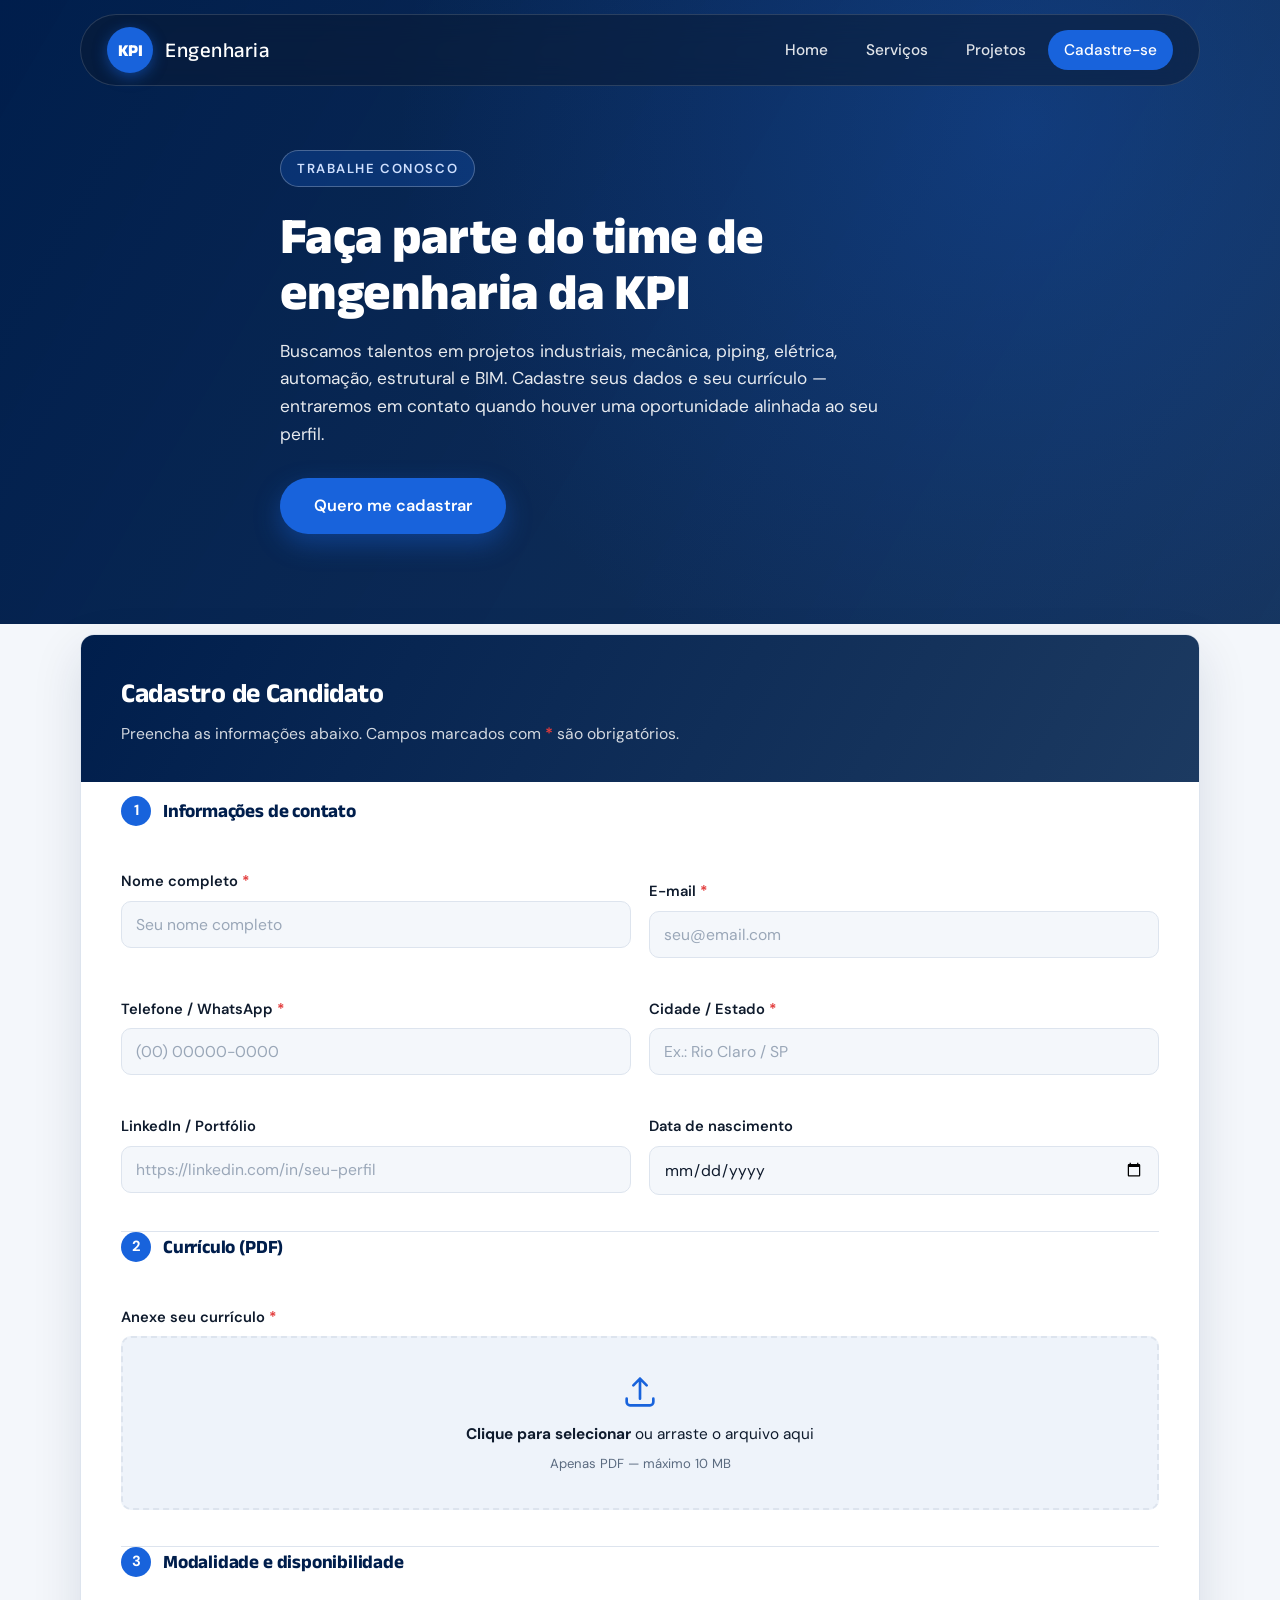
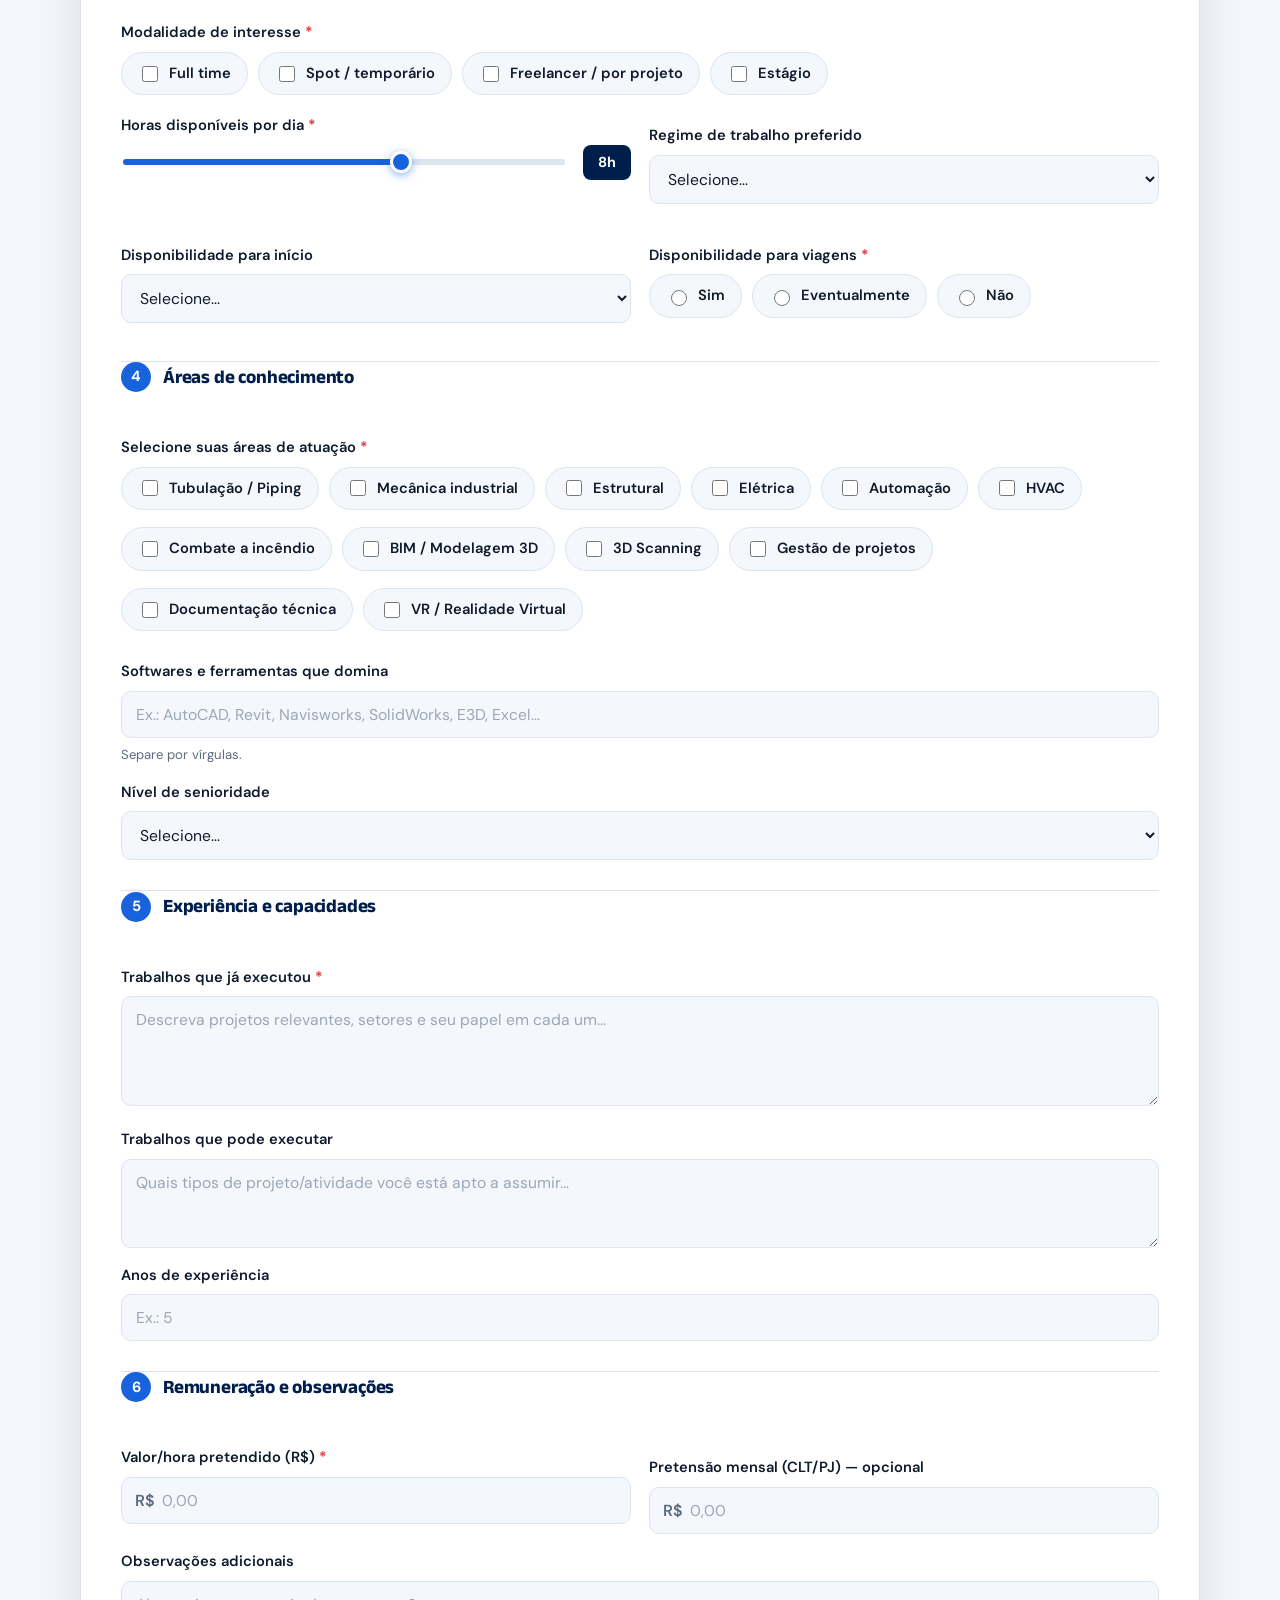
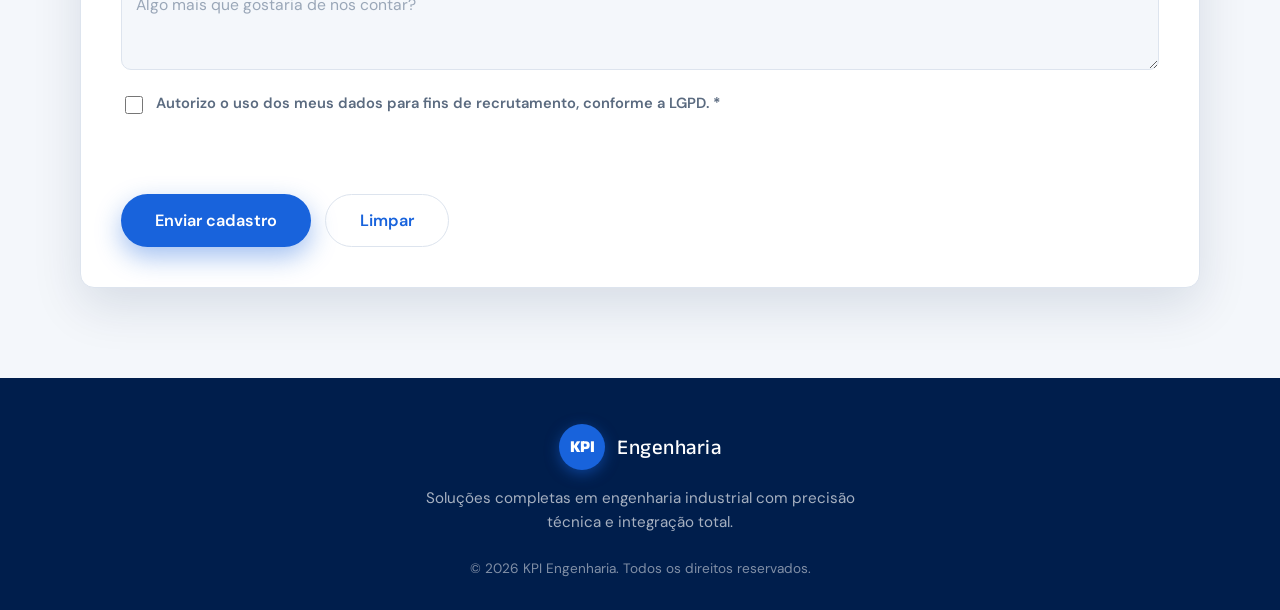
==== index.html @ ec778f8a "Add files via upload" ====
<!DOCTYPE html>
<html lang="pt-BR">
<head>
  <meta charset="UTF-8" />
  <meta name="viewport" content="width=device-width, initial-scale=1.0" />
  <title>Trabalhe Conosco — KPI Engenharia</title>
  <meta name="description" content="Cadastre seu currículo e faça parte do time de engenharia da KPI. Projetos industriais, BIM, mecânica, elétrica, automação e piping." />
  <link rel="preconnect" href="https://fonts.googleapis.com" />
  <link rel="preconnect" href="https://fonts.gstatic.com" crossorigin />
  <link href="https://fonts.googleapis.com/css2?family=Anek+Latin:wght@300;400;500;600;700;800&family=DM+Sans:opsz,wght@9..40,300;9..40,400;9..40,500;9..40,600;9..40,700&display=swap" rel="stylesheet" />
  <link rel="stylesheet" href="style.css" />
</head>
<body>

  <!-- ===== HEADER ===== -->
  <header class="site-header" id="siteHeader">
    <div class="container header-inner">
      <a href="#" class="brand" aria-label="KPI Engenharia">
        <span class="brand-badge">KPI</span>
        <span class="brand-text">Engenharia</span>
      </a>
      <nav class="main-nav" aria-label="Navegação principal">
        <a href="https://www.kpiengenharia.com.br" target="_blank" rel="noopener">Home</a>
        <a href="https://www.kpiengenharia.com.br" target="_blank" rel="noopener">Serviços</a>
        <a href="https://www.kpiengenharia.com.br" target="_blank" rel="noopener">Projetos</a>
        <a href="#form-cadastro" class="nav-cta">Cadastre-se</a>
      </nav>
    </div>
  </header>

  <!-- ===== HERO ===== -->
  <section class="hero">
    <div class="hero-overlay"></div>
    <div class="container hero-content">
      <span class="hero-eyebrow">Trabalhe Conosco</span>
      <h1>Faça parte do time de engenharia da KPI</h1>
      <p class="hero-sub">
        Buscamos talentos em projetos industriais, mecânica, piping, elétrica,
        automação, estrutural e BIM. Cadastre seus dados e seu currículo —
        entraremos em contato quando houver uma oportunidade alinhada ao seu perfil.
      </p>
      <a href="#form-cadastro" class="btn btn-primary btn-lg">Quero me cadastrar</a>
    </div>
  </section>

  <!-- ===== FORM ===== -->
  <main class="form-section" id="form-cadastro">
    <div class="container">
      <div class="form-card">
        <header class="form-card-head">
          <h2>Cadastro de Candidato</h2>
          <p>Preencha as informações abaixo. Campos marcados com <span class="req">*</span> são obrigatórios.</p>
        </header>

        <form id="candidateForm" novalidate>

          <!-- 1. DADOS DE CONTATO -->
          <fieldset class="form-block">
            <legend><span class="step-num">1</span> Informações de contato</legend>
            <div class="grid grid-2">
              <div class="field">
                <label for="name">Nome completo <span class="req">*</span></label>
                <input type="text" id="name" name="name" placeholder="Seu nome completo" required autocomplete="name" />
                <small class="error-msg"></small>
              </div>
              <div class="field">
                <label for="email">E-mail <span class="req">*</span></label>
                <input type="email" id="email" name="email" placeholder="seu@email.com" required autocomplete="email" />
                <small class="error-msg"></small>
              </div>
              <div class="field">
                <label for="phone">Telefone / WhatsApp <span class="req">*</span></label>
                <input type="tel" id="phone" name="phone" placeholder="(00) 00000-0000" required autocomplete="tel" />
                <small class="error-msg"></small>
              </div>
              <div class="field">
                <label for="city">Cidade / Estado <span class="req">*</span></label>
                <input type="text" id="city" name="city" placeholder="Ex.: Rio Claro / SP" required />
                <small class="error-msg"></small>
              </div>
              <div class="field">
                <label for="linkedin">LinkedIn / Portfólio</label>
                <input type="url" id="linkedin" name="linkedin" placeholder="https://linkedin.com/in/seu-perfil" />
                <small class="error-msg"></small>
              </div>
              <div class="field">
                <label for="birthDate">Data de nascimento</label>
                <input type="date" id="birthDate" name="birthDate" />
                <small class="error-msg"></small>
              </div>
            </div>
          </fieldset>

          <!-- 2. CURRICULO -->
          <fieldset class="form-block">
            <legend><span class="step-num">2</span> Currículo (PDF)</legend>
            <div class="field">
              <label for="resume">Anexe seu currículo <span class="req">*</span></label>
              <div class="dropzone" id="dropzone">
                <input type="file" id="resume" name="resume" accept="application/pdf,.pdf" required hidden />
                <div class="dropzone-inner">
                  <svg class="dz-icon" viewBox="0 0 24 24" width="40" height="40" fill="none" stroke="currentColor" stroke-width="1.6">
                    <path d="M12 16V4m0 0l-4 4m4-4l4 4" stroke-linecap="round" stroke-linejoin="round"/>
                    <path d="M4 16v2a2 2 0 002 2h12a2 2 0 002-2v-2" stroke-linecap="round" stroke-linejoin="round"/>
                  </svg>
                  <p class="dz-text"><strong>Clique para selecionar</strong> ou arraste o arquivo aqui</p>
                  <p class="dz-hint">Apenas PDF — máximo 10&nbsp;MB</p>
                </div>
                <div class="dz-file" id="dzFile" hidden>
                  <span class="dz-file-name" id="dzFileName"></span>
                  <button type="button" class="dz-remove" id="dzRemove" aria-label="Remover arquivo">&times;</button>
                </div>
              </div>
              <small class="error-msg" id="resumeError"></small>
            </div>
          </fieldset>

          <!-- 3. MODALIDADE E DISPONIBILIDADE -->
          <fieldset class="form-block">
            <legend><span class="step-num">3</span> Modalidade e disponibilidade</legend>
            <div class="field">
              <label>Modalidade de interesse <span class="req">*</span></label>
              <div class="chip-group" role="group" aria-label="Modalidade de interesse">
                <label class="chip"><input type="checkbox" name="modality" value="Full time" /> <span>Full time</span></label>
                <label class="chip"><input type="checkbox" name="modality" value="Spot / temporary" /> <span>Spot / temporário</span></label>
                <label class="chip"><input type="checkbox" name="modality" value="Freelancer / per project" /> <span>Freelancer / por projeto</span></label>
                <label class="chip"><input type="checkbox" name="modality" value="Internship" /> <span>Estágio</span></label>
              </div>
              <small class="error-msg" id="modalityError"></small>
            </div>

            <div class="grid grid-2">
              <div class="field">
                <label for="hoursPerDay">Horas disponíveis por dia <span class="req">*</span></label>
                <div class="range-wrap">
                  <input type="range" id="hoursPerDay" name="hoursPerDay" min="1" max="12" step="1" value="8" />
                  <output id="hoursOut" class="range-out">8h</output>
                </div>
                <small class="error-msg"></small>
              </div>
              <div class="field">
                <label for="workMode">Regime de trabalho preferido</label>
                <select id="workMode" name="workMode">
                  <option value="">Selecione...</option>
                  <option value="On-site">Presencial</option>
                  <option value="Hybrid">Híbrido</option>
                  <option value="Remote">Remoto</option>
                  <option value="No preference">Indiferente</option>
                </select>
                <small class="error-msg"></small>
              </div>
              <div class="field">
                <label for="startAvailability">Disponibilidade para início</label>
                <select id="startAvailability" name="startAvailability">
                  <option value="">Selecione...</option>
                  <option value="Immediate">Imediata</option>
                  <option value="Within 15 days">Em até 15 dias</option>
                  <option value="Within 30 days">Em até 30 dias</option>
                  <option value="Within 60 days">Em até 60 dias</option>
                </select>
                <small class="error-msg"></small>
              </div>
              <div class="field">
                <label>Disponibilidade para viagens <span class="req">*</span></label>
                <div class="chip-group" role="group" aria-label="Disponibilidade para viagens">
                  <label class="chip chip-radio"><input type="radio" name="travel" value="Yes, unrestricted" /> <span>Sim</span></label>
                  <label class="chip chip-radio"><input type="radio" name="travel" value="Yes, occasionally" /> <span>Eventualmente</span></label>
                  <label class="chip chip-radio"><input type="radio" name="travel" value="No" /> <span>Não</span></label>
                </div>
                <small class="error-msg" id="travelError"></small>
              </div>
            </div>
          </fieldset>

          <!-- 4. AREAS DE CONHECIMENTO -->
          <fieldset class="form-block">
            <legend><span class="step-num">4</span> Áreas de conhecimento</legend>
            <div class="field">
              <label>Selecione suas áreas de atuação <span class="req">*</span></label>
              <div class="chip-group chip-group-wrap" role="group" aria-label="Áreas de conhecimento">
                <label class="chip"><input type="checkbox" name="areas" value="Piping" /> <span>Tubulação / Piping</span></label>
                <label class="chip"><input type="checkbox" name="areas" value="Industrial Mechanics" /> <span>Mecânica industrial</span></label>
                <label class="chip"><input type="checkbox" name="areas" value="Structural" /> <span>Estrutural</span></label>
                <label class="chip"><input type="checkbox" name="areas" value="Electrical" /> <span>Elétrica</span></label>
                <label class="chip"><input type="checkbox" name="areas" value="Automation" /> <span>Automação</span></label>
                <label class="chip"><input type="checkbox" name="areas" value="HVAC" /> <span>HVAC</span></label>
                <label class="chip"><input type="checkbox" name="areas" value="Fire Protection (NFPA/ABNT)" /> <span>Combate a incêndio</span></label>
                <label class="chip"><input type="checkbox" name="areas" value="BIM / 3D Modeling" /> <span>BIM / Modelagem 3D</span></label>
                <label class="chip"><input type="checkbox" name="areas" value="3D Scanning / Survey" /> <span>3D Scanning</span></label>
                <label class="chip"><input type="checkbox" name="areas" value="Project Management" /> <span>Gestão de projetos</span></label>
                <label class="chip"><input type="checkbox" name="areas" value="Technical Documentation" /> <span>Documentação técnica</span></label>
                <label class="chip"><input type="checkbox" name="areas" value="VR / Virtual Reality" /> <span>VR / Realidade Virtual</span></label>
              </div>
              <small class="error-msg" id="areasError"></small>
            </div>
            <div class="field">
              <label for="software">Softwares e ferramentas que domina</label>
              <input type="text" id="software" name="software" placeholder="Ex.: AutoCAD, Revit, Navisworks, SolidWorks, E3D, Excel..." />
              <small class="hint-msg">Separe por vírgulas.</small>
            </div>
            <div class="field">
              <label for="seniority">Nível de senioridade</label>
              <select id="seniority" name="seniority">
                <option value="">Selecione...</option>
                <option value="Junior">Júnior</option>
                <option value="Mid-level">Pleno</option>
                <option value="Senior">Sênior</option>
                <option value="Specialist">Especialista</option>
                <option value="Coordinator / Lead">Coordenador / Líder</option>
              </select>
            </div>
          </fieldset>

          <!-- 5. EXPERIENCIA -->
          <fieldset class="form-block">
            <legend><span class="step-num">5</span> Experiência e capacidades</legend>
            <div class="field">
              <label for="pastWork">Trabalhos que já executou <span class="req">*</span></label>
              <textarea id="pastWork" name="pastWork" rows="4" placeholder="Descreva projetos relevantes, setores e seu papel em cada um..." required></textarea>
              <small class="error-msg"></small>
            </div>
            <div class="field">
              <label for="potentialWork">Trabalhos que pode executar</label>
              <textarea id="potentialWork" name="potentialWork" rows="3" placeholder="Quais tipos de projeto/atividade você está apto a assumir..."></textarea>
            </div>
            <div class="field">
              <label for="yearsExperience">Anos de experiência</label>
              <input type="number" id="yearsExperience" name="yearsExperience" min="0" max="60" placeholder="Ex.: 5" />
            </div>
          </fieldset>

          <!-- 6. REMUNERACAO -->
          <fieldset class="form-block">
            <legend><span class="step-num">6</span> Remuneração e observações</legend>
            <div class="grid grid-2">
              <div class="field">
                <label for="hourlyRate">Valor/hora pretendido (R$) <span class="req">*</span></label>
                <div class="input-prefix">
                  <span class="prefix">R$</span>
                  <input type="number" id="hourlyRate" name="hourlyRate" min="0" step="0.01" placeholder="0,00" required />
                </div>
                <small class="error-msg"></small>
              </div>
              <div class="field">
                <label for="monthlyExpectation">Pretensão mensal (CLT/PJ) — opcional</label>
                <div class="input-prefix">
                  <span class="prefix">R$</span>
                  <input type="number" id="monthlyExpectation" name="monthlyExpectation" min="0" step="0.01" placeholder="0,00" />
                </div>
              </div>
            </div>
            <div class="field">
              <label for="notes">Observações adicionais</label>
              <textarea id="notes" name="notes" rows="3" placeholder="Algo mais que gostaria de nos contar?"></textarea>
            </div>
            <div class="field field-check">
              <label class="consent">
                <input type="checkbox" id="consent" name="consent" required />
                <span>Autorizo o uso dos meus dados para fins de recrutamento, conforme a LGPD. <span class="req">*</span></span>
              </label>
              <small class="error-msg" id="consentError"></small>
            </div>
          </fieldset>

          <div class="form-actions">
            <button type="submit" class="btn btn-primary btn-lg" id="submitBtn">Enviar cadastro</button>
            <button type="reset" class="btn btn-ghost btn-lg">Limpar</button>
          </div>
        </form>
      </div>
    </div>
  </main>

  <!-- ===== SUCCESS MODAL ===== -->
  <div class="modal-overlay" id="successModal" hidden>
    <div class="modal" role="dialog" aria-modal="true" aria-labelledby="modalTitle">
      <div class="modal-icon">
        <svg viewBox="0 0 24 24" width="48" height="48" fill="none" stroke="currentColor" stroke-width="2">
          <path d="M20 6L9 17l-5-5" stroke-linecap="round" stroke-linejoin="round"/>
        </svg>
      </div>
      <h3 id="modalTitle">Cadastro enviado com sucesso!</h3>
      <p>Obrigado pelo seu interesse em fazer parte da KPI Engenharia. Recebemos seus dados e entraremos em contato caso haja uma oportunidade alinhada ao seu perfil.</p>
      <button type="button" class="btn btn-primary" id="modalClose">Fechar</button>
    </div>
  </div>

  <!-- ===== FOOTER ===== -->
  <footer class="site-footer">
    <div class="container footer-inner">
      <div class="footer-brand">
        <span class="brand-badge">KPI</span>
        <span class="brand-text">Engenharia</span>
      </div>
      <p class="footer-tag">Soluções completas em engenharia industrial com precisão técnica e integração total.</p>
      <p class="footer-copy">© <span id="year"></span> KPI Engenharia. Todos os direitos reservados.</p>
    </div>
  </footer>

  <script src="script.js"></script>
</body>
</html>
---- style.css ----
/* ===================================================================
   KPI Engenharia — Trabalhe Conosco
   Identidade visual baseada em www.kpiengenharia.com.br
   =================================================================== */

:root {
  /* Paleta extraída do site */
  --kpi-blue:        #1863dc;   /* azul royal principal (botões/CTA) */
  --kpi-blue-dark:   #1450b8;
  --kpi-blue-mid:    #3668a9;   /* azul médio (apoio) */
  --kpi-navy:        #001e4c;   /* azul escuro profundo */
  --kpi-navy-2:      #0a1a33;
  --kpi-steel:       #1c3a61;

  --white:   #ffffff;
  --ink:     #0f1b2d;
  --muted:   #5b6b80;
  --line:    #dde4ee;
  --bg-soft: #f4f7fb;
  --bg-tint: #eef3fa;

  --radius:    14px;
  --radius-sm: 10px;
  --shadow:    0 18px 50px rgba(0, 30, 76, .12);
  --shadow-sm: 0 6px 20px rgba(0, 30, 76, .08);

  --font-head: "Anek Latin", system-ui, sans-serif;
  --font-body: "DM Sans", system-ui, sans-serif;
}

*, *::before, *::after { box-sizing: border-box; }

html { scroll-behavior: smooth; }

body {
  margin: 0;
  font-family: var(--font-body);
  color: var(--ink);
  background: var(--bg-soft);
  line-height: 1.6;
  -webkit-font-smoothing: antialiased;
}

h1, h2, h3, legend { font-family: var(--font-head); letter-spacing: -.01em; }

.container { width: min(1120px, 92%); margin-inline: auto; }

/* ===================== HEADER ===================== */
.site-header {
  position: fixed;
  inset: 14px 0 auto 0;
  z-index: 50;
  transition: background .3s, box-shadow .3s, inset .3s;
}
.header-inner {
  display: flex;
  align-items: center;
  justify-content: space-between;
  gap: 24px;
  background: rgba(10, 26, 51, .55);
  backdrop-filter: blur(14px);
  -webkit-backdrop-filter: blur(14px);
  border: 1px solid rgba(255, 255, 255, .14);
  border-radius: 60px;
  padding: 12px 26px;
}
.site-header.scrolled { inset: 0 0 auto 0; }
.site-header.scrolled .header-inner {
  border-radius: 0;
  background: rgba(0, 30, 76, .92);
  box-shadow: 0 8px 30px rgba(0,0,0,.25);
  border-color: transparent;
  width: 100%;
}
.site-header.scrolled { width: 100%; }
.site-header.scrolled .container { width: 100%; }

.brand { display: flex; align-items: center; gap: 12px; text-decoration: none; }
.brand-badge {
  display: grid; place-items: center;
  width: 46px; height: 46px;
  background: var(--kpi-blue);
  color: #fff; font-family: var(--font-head); font-weight: 800;
  font-size: 1.05rem; border-radius: 50%;
  box-shadow: 0 4px 14px rgba(24,99,220,.5);
}
.brand-text { color: #fff; font-family: var(--font-head); font-weight: 500; font-size: 1.3rem; letter-spacing: .5px; }

.main-nav { display: flex; align-items: center; gap: 6px; }
.main-nav a {
  color: rgba(255,255,255,.88);
  text-decoration: none;
  font-weight: 500; font-size: .96rem;
  padding: 8px 16px; border-radius: 30px;
  transition: background .2s, color .2s;
}
.main-nav a:hover { background: rgba(255,255,255,.12); color: #fff; }
.main-nav .nav-cta {
  background: var(--kpi-blue);
  color: #fff;
}
.main-nav .nav-cta:hover { background: var(--kpi-blue-dark); }

/* ===================== HERO ===================== */
.hero {
  position: relative;
  min-height: 480px;
  display: flex;
  align-items: center;
  color: #fff;
  padding: 150px 0 90px;
  background:
    linear-gradient(120deg, rgba(0,30,76,.92), rgba(28,58,97,.78)),
    url("https://images.unsplash.com/photo-1581091226825-a6a2a5aee158?auto=format&fit=crop&w=1600&q=80") center/cover no-repeat,
    var(--kpi-navy);
}
.hero-overlay {
  position: absolute; inset: 0;
  background: radial-gradient(circle at 80% 20%, rgba(24,99,220,.28), transparent 55%);
  pointer-events: none;
}
.hero-content { position: relative; max-width: 720px; }
.hero-eyebrow {
  display: inline-block;
  background: rgba(24,99,220,.25);
  border: 1px solid rgba(255,255,255,.25);
  color: #cfe0ff;
  font-weight: 600; font-size: .82rem;
  letter-spacing: .12em; text-transform: uppercase;
  padding: 7px 16px; border-radius: 30px; margin-bottom: 20px;
}
.hero h1 {
  font-size: clamp(2rem, 4.5vw, 3.2rem);
  font-weight: 800; line-height: 1.1; margin: 0 0 18px;
}
.hero-sub { font-size: 1.08rem; color: rgba(255,255,255,.9); max-width: 620px; margin: 0 0 30px; }

/* ===================== BUTTONS ===================== */
.btn {
  display: inline-flex; align-items: center; justify-content: center;
  gap: 8px; cursor: pointer;
  font-family: var(--font-body); font-weight: 600; font-size: .98rem;
  border: none; border-radius: 40px;
  padding: 13px 28px; text-decoration: none;
  transition: transform .15s, box-shadow .2s, background .2s;
}
.btn:active { transform: translateY(1px); }
.btn-lg { padding: 15px 34px; font-size: 1.02rem; }
.btn-primary {
  background: var(--kpi-blue); color: #fff;
  box-shadow: 0 10px 26px rgba(24,99,220,.4);
}
.btn-primary:hover { background: var(--kpi-blue-dark); box-shadow: 0 12px 30px rgba(24,99,220,.5); }
.btn-ghost {
  background: transparent; color: var(--kpi-blue);
  border: 1.5px solid var(--line);
}
.btn-ghost:hover { border-color: var(--kpi-blue); background: var(--bg-tint); }

/* ===================== FORM SECTION ===================== */
.form-section { padding: 70px 0 90px; }
.form-card {
  background: #fff;
  border-radius: var(--radius);
  box-shadow: var(--shadow);
  border: 1px solid var(--line);
  overflow: hidden;
  margin-top: -60px;
  position: relative;
  z-index: 2;
}
.form-card-head {
  background: linear-gradient(120deg, var(--kpi-navy), var(--kpi-steel));
  color: #fff;
  padding: 36px 40px;
}
.form-card-head h2 { margin: 0 0 6px; font-size: 1.7rem; font-weight: 700; }
.form-card-head p { margin: 0; color: rgba(255,255,255,.82); font-size: .98rem; }

#candidateForm { padding: 14px 40px 40px; }

/* ===================== FIELDSETS ===================== */
.form-block { border: none; margin: 0; padding: 30px 0; border-bottom: 1px solid var(--line); }
.form-block:last-of-type { border-bottom: none; }
.form-block legend {
  display: flex; align-items: center; gap: 12px;
  font-size: 1.18rem; font-weight: 700; color: var(--kpi-navy);
  padding: 0; margin-bottom: 8px;
}
.step-num {
  display: grid; place-items: center;
  width: 30px; height: 30px;
  background: var(--kpi-blue); color: #fff;
  border-radius: 50%; font-size: .92rem; font-weight: 700;
  font-family: var(--font-body);
}

/* ===================== GRID & FIELDS ===================== */
.grid { display: grid; gap: 18px; }
.grid-2 { grid-template-columns: 1fr 1fr; }

.field { display: flex; flex-direction: column; margin-top: 16px; }
.field:first-of-type { margin-top: 6px; }
.field label { font-weight: 600; font-size: .92rem; color: var(--ink); margin-bottom: 7px; }
.req { color: #e23b3b; font-weight: 700; }

input[type="text"], input[type="email"], input[type="tel"], input[type="url"],
input[type="date"], input[type="number"], select, textarea {
  width: 100%;
  font-family: var(--font-body); font-size: .98rem; color: var(--ink);
  background: var(--bg-soft);
  border: 1.5px solid var(--line);
  border-radius: var(--radius-sm);
  padding: 12px 14px;
  transition: border-color .2s, box-shadow .2s, background .2s;
}
textarea { resize: vertical; min-height: 80px; }
input:focus, select:focus, textarea:focus {
  outline: none;
  border-color: var(--kpi-blue);
  background: #fff;
  box-shadow: 0 0 0 4px rgba(24,99,220,.12);
}
input::placeholder, textarea::placeholder { color: #9aa7b8; }

.input-prefix { position: relative; display: flex; align-items: center; }
.input-prefix .prefix {
  position: absolute; left: 14px;
  color: var(--muted); font-weight: 600; pointer-events: none;
}
.input-prefix input { padding-left: 40px; }

.hint-msg { color: var(--muted); font-size: .82rem; margin-top: 6px; }
.error-msg { color: #e23b3b; font-size: .82rem; margin-top: 6px; min-height: 0; display: block; }
.field.invalid input, .field.invalid select, .field.invalid textarea { border-color: #e23b3b; background: #fff5f5; }

/* ===================== RANGE ===================== */
.range-wrap { display: flex; align-items: center; gap: 16px; }
.range-wrap input[type="range"] {
  flex: 1; -webkit-appearance: none; appearance: none;
  height: 6px; border-radius: 6px; padding: 0;
  background: linear-gradient(to right, var(--kpi-blue) 0%, var(--kpi-blue) 64%, var(--line) 64%);
  border: none;
}
.range-wrap input[type="range"]::-webkit-slider-thumb {
  -webkit-appearance: none; appearance: none;
  width: 22px; height: 22px; border-radius: 50%;
  background: var(--kpi-blue); border: 3px solid #fff;
  box-shadow: 0 2px 8px rgba(24,99,220,.5); cursor: pointer;
}
.range-wrap input[type="range"]::-moz-range-thumb {
  width: 22px; height: 22px; border-radius: 50%;
  background: var(--kpi-blue); border: 3px solid #fff;
  box-shadow: 0 2px 8px rgba(24,99,220,.5); cursor: pointer;
}
.range-out {
  min-width: 48px; text-align: center;
  background: var(--kpi-navy); color: #fff;
  font-weight: 700; font-size: .9rem;
  padding: 6px 10px; border-radius: 8px;
}

/* ===================== CHIPS (checkbox/radio) ===================== */
.chip-group { display: flex; flex-wrap: wrap; gap: 10px; }
.chip-group-wrap { gap: 10px; }
.chip {
  display: inline-flex; align-items: center; gap: 8px;
  background: var(--bg-soft);
  border: 1.5px solid var(--line);
  border-radius: 30px;
  padding: 9px 16px; cursor: pointer;
  font-size: .9rem; font-weight: 500; color: var(--ink);
  transition: all .18s; user-select: none;
}
.chip input { accent-color: var(--kpi-blue); width: 16px; height: 16px; cursor: pointer; }
.chip:hover { border-color: var(--kpi-blue-mid); }
.chip:has(input:checked) {
  background: var(--kpi-blue); color: #fff; border-color: var(--kpi-blue);
  box-shadow: 0 4px 12px rgba(24,99,220,.3);
}
.chip:has(input:checked) input { accent-color: #fff; }

/* ===================== DROPZONE ===================== */
.dropzone {
  border: 2px dashed var(--line);
  border-radius: var(--radius-sm);
  background: var(--bg-tint);
  transition: border-color .2s, background .2s;
  cursor: pointer;
}
.dropzone:hover, .dropzone.dragover { border-color: var(--kpi-blue); background: rgba(24,99,220,.06); }
.dropzone-inner {
  display: flex; flex-direction: column; align-items: center; gap: 6px;
  padding: 34px 20px; text-align: center; color: var(--muted);
}
.dropzone-inner[hidden] { display: none; }
.dz-icon { color: var(--kpi-blue); }
.dz-text { margin: 4px 0 0; font-size: .96rem; color: var(--ink); }
.dz-hint { margin: 0; font-size: .82rem; }
.dz-file {
  display: flex; align-items: center; justify-content: space-between; gap: 12px;
  padding: 14px 18px; background: #fff; border-radius: var(--radius-sm);
  margin: 10px; border: 1px solid var(--line);
}
.dz-file[hidden] { display: none; }
.dz-file-name { font-weight: 600; font-size: .92rem; color: var(--kpi-navy); word-break: break-all; }
.dz-remove {
  border: none; background: #ffe9e9; color: #e23b3b;
  width: 30px; height: 30px; border-radius: 50%;
  font-size: 1.3rem; line-height: 1; cursor: pointer; flex-shrink: 0;
  transition: background .2s;
}
.dz-remove:hover { background: #ffd2d2; }

/* ===================== CONSENT ===================== */
.field-check { margin-top: 22px; }
.consent { display: flex; align-items: flex-start; gap: 10px; font-weight: 500; cursor: pointer; }
.consent input { margin-top: 4px; accent-color: var(--kpi-blue); width: 18px; height: 18px; flex-shrink: 0; }
.consent span { font-size: .92rem; color: var(--muted); }

/* ===================== ACTIONS ===================== */
.form-actions { display: flex; gap: 14px; margin-top: 34px; flex-wrap: wrap; }
#submitBtn[disabled] { opacity: .65; cursor: not-allowed; }

/* ===================== MODAL ===================== */
.modal-overlay {
  position: fixed; inset: 0; z-index: 100;
  background: rgba(0, 30, 76, .55);
  backdrop-filter: blur(4px);
  display: grid; place-items: center; padding: 20px;
  animation: fadeIn .25s ease;
}
.modal-overlay[hidden] { display: none; }
.modal {
  background: #fff; border-radius: var(--radius);
  max-width: 460px; width: 100%; text-align: center;
  padding: 44px 36px; box-shadow: var(--shadow);
  animation: pop .3s ease;
}
.modal-icon {
  width: 80px; height: 80px; border-radius: 50%;
  background: rgba(24,99,220,.12); color: var(--kpi-blue);
  display: grid; place-items: center; margin: 0 auto 18px;
}
.modal h3 { margin: 0 0 10px; font-size: 1.5rem; color: var(--kpi-navy); }
.modal p { margin: 0 0 24px; color: var(--muted); font-size: .98rem; }
@keyframes fadeIn { from { opacity: 0; } to { opacity: 1; } }
@keyframes pop { from { opacity: 0; transform: scale(.92); } to { opacity: 1; transform: scale(1); } }

/* ===================== FOOTER ===================== */
.site-footer { background: var(--kpi-navy); color: rgba(255,255,255,.8); padding: 46px 0 30px; }
.footer-inner { display: flex; flex-direction: column; align-items: center; gap: 12px; text-align: center; }
.footer-brand { display: flex; align-items: center; gap: 12px; }
.footer-tag { max-width: 480px; margin: 4px 0; color: rgba(255,255,255,.65); font-size: .95rem; }
.footer-copy { font-size: .85rem; color: rgba(255,255,255,.5); margin: 8px 0 0; }

/* ===================== RESPONSIVE ===================== */
@media (max-width: 760px) {
  .grid-2 { grid-template-columns: 1fr; }
  .main-nav a:not(.nav-cta) { display: none; }
  .form-card-head, #candidateForm { padding-left: 22px; padding-right: 22px; }
  .hero { padding-top: 130px; }
  .form-actions .btn { flex: 1; }
}
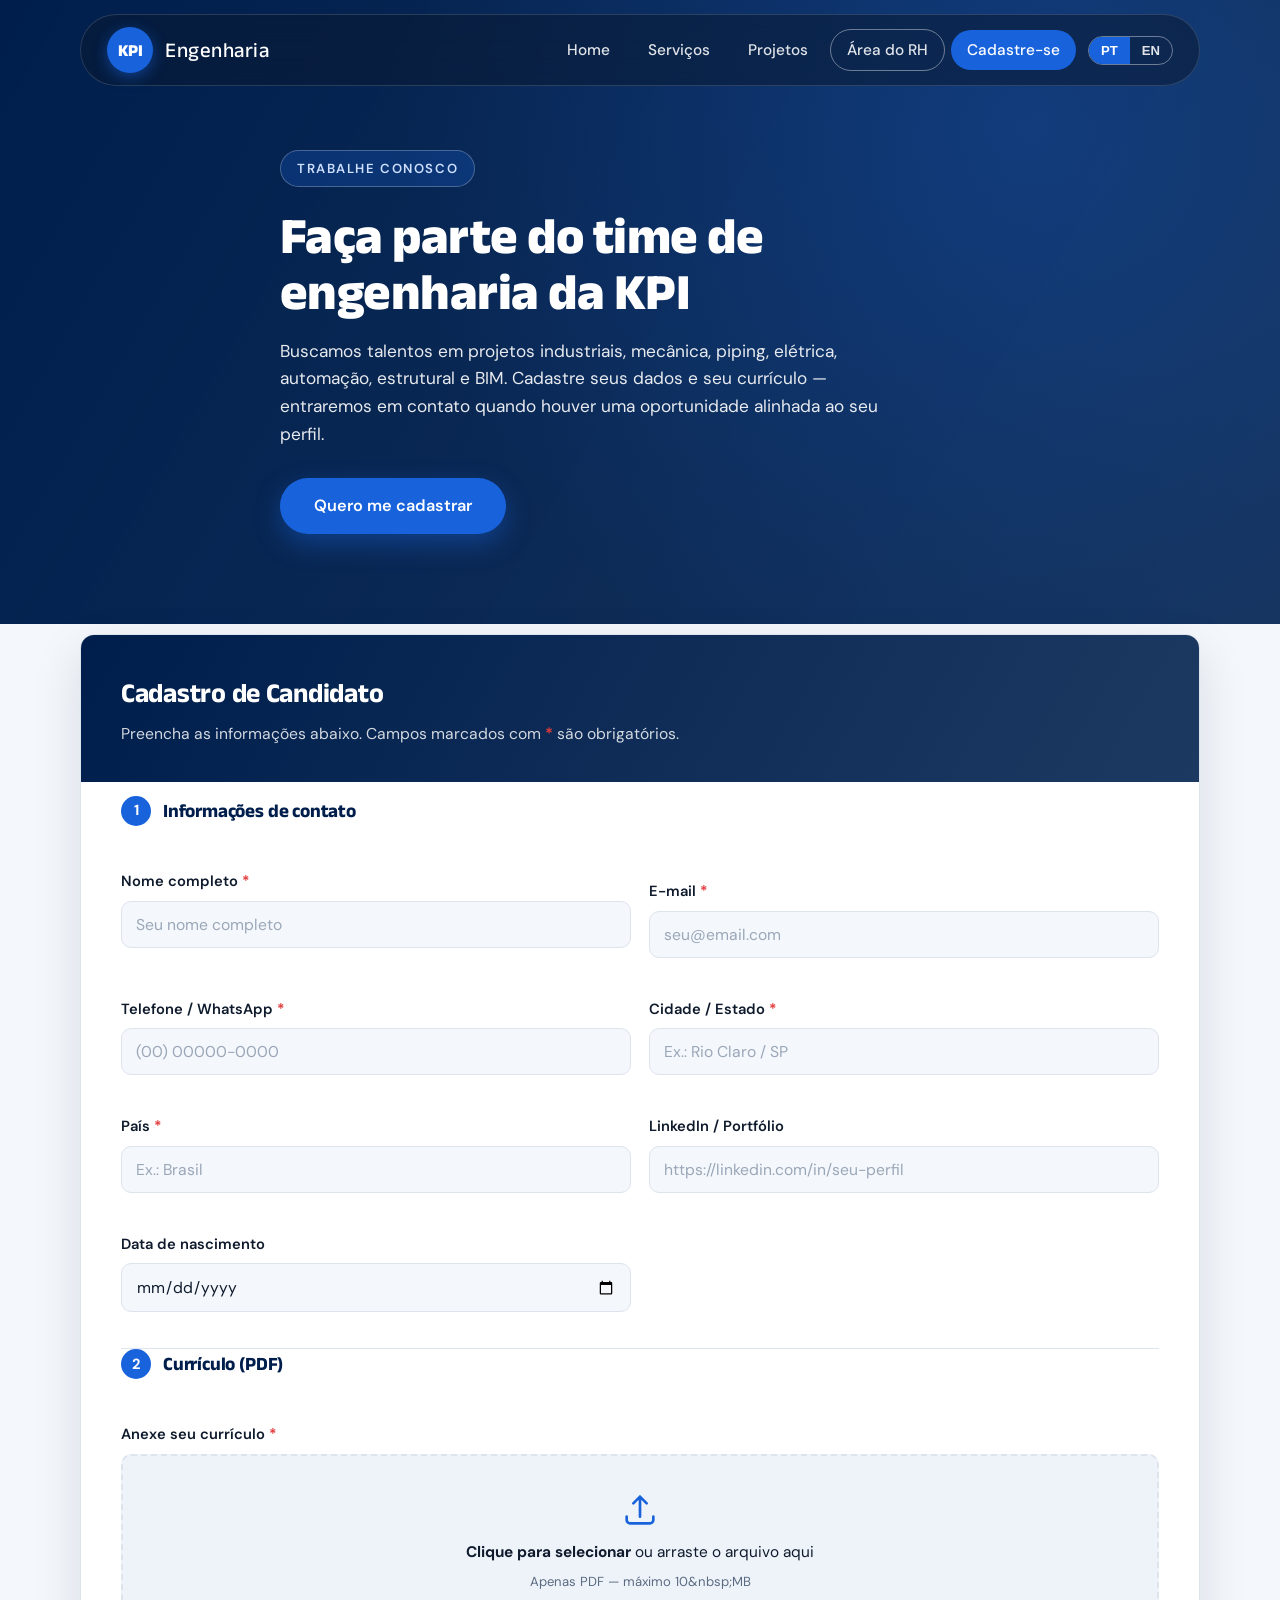
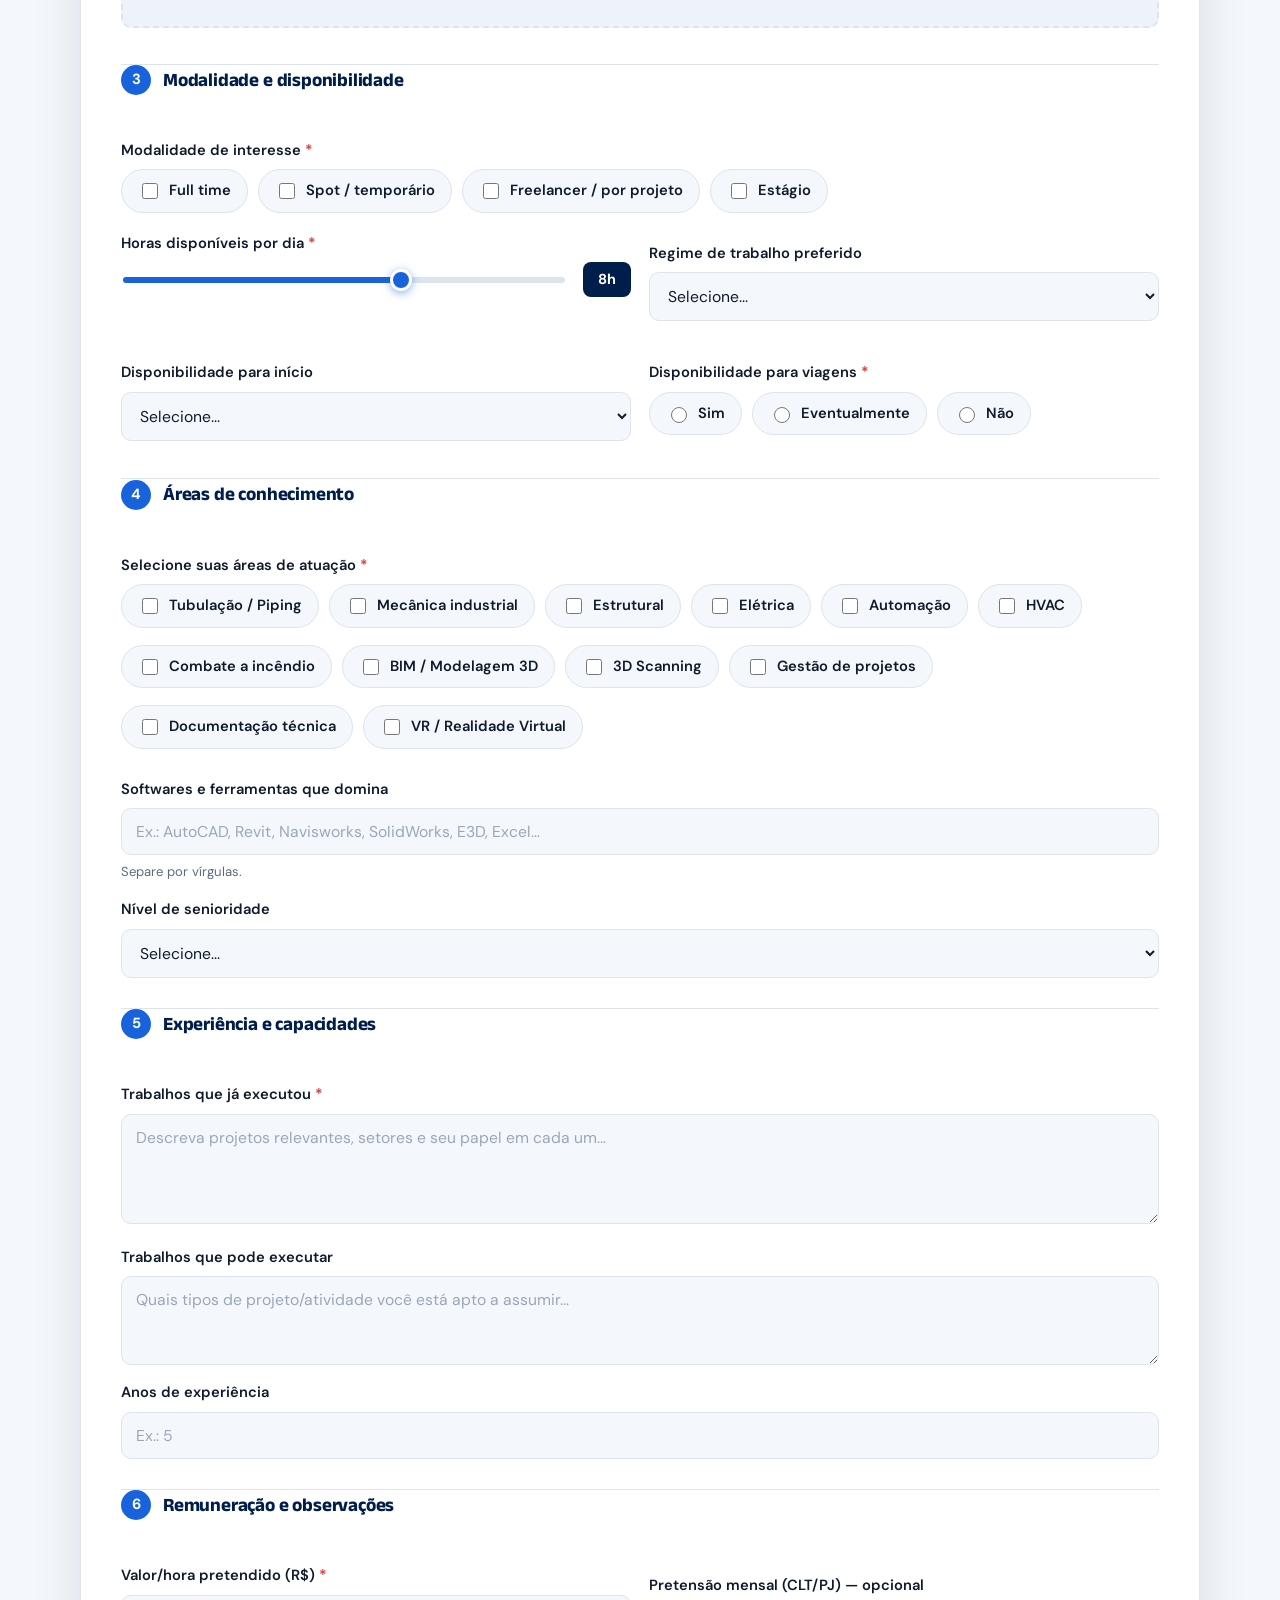
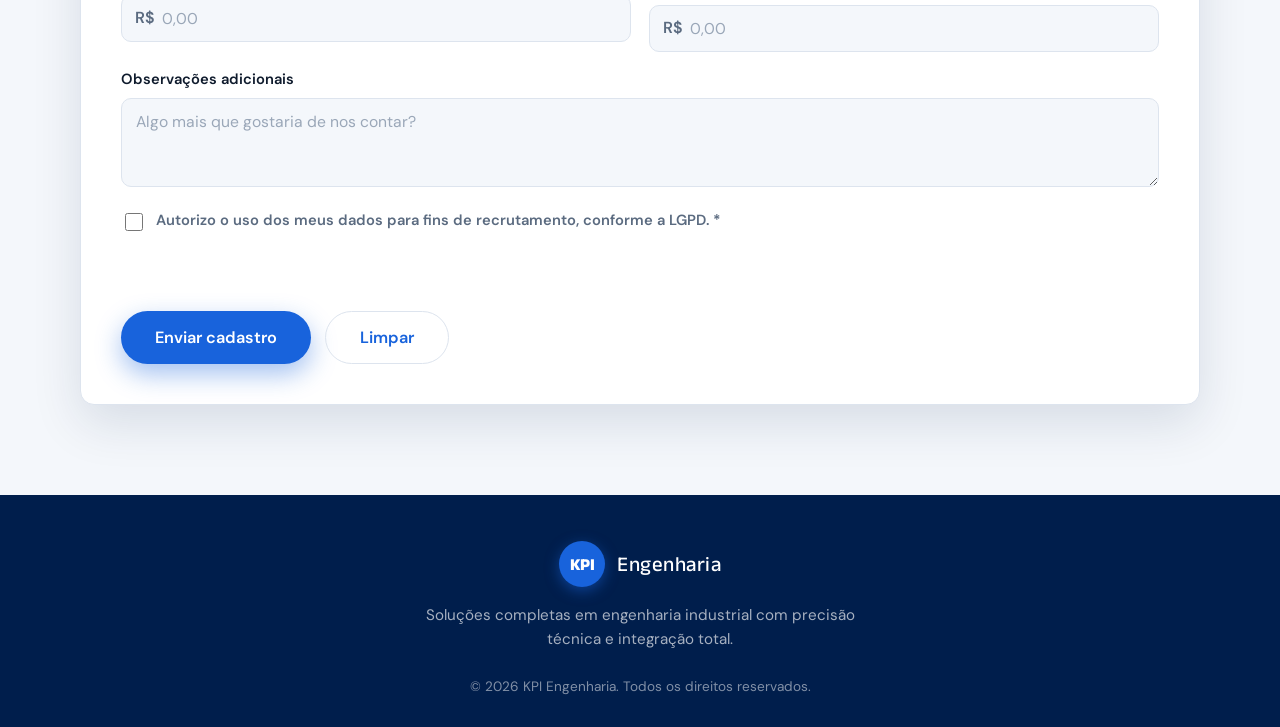
==== commit 44ba027e: "Add Country field, PT/EN language toggle, and HR portal link to candidate form - New required Countr" ====
--- a/index.html
+++ b/index.html
@@ -20,10 +20,15 @@
         <span class="brand-text">Engenharia</span>
       </a>
       <nav class="main-nav" aria-label="Navegação principal">
-        <a href="https://www.kpiengenharia.com.br" target="_blank" rel="noopener">Home</a>
-        <a href="https://www.kpiengenharia.com.br" target="_blank" rel="noopener">Serviços</a>
-        <a href="https://www.kpiengenharia.com.br" target="_blank" rel="noopener">Projetos</a>
-        <a href="#form-cadastro" class="nav-cta">Cadastre-se</a>
+        <a href="https://www.kpiengenharia.com.br" target="_blank" rel="noopener" data-i18n="nav_home">Home</a>
+        <a href="https://www.kpiengenharia.com.br" target="_blank" rel="noopener" data-i18n="nav_services">Serviços</a>
+        <a href="https://www.kpiengenharia.com.br" target="_blank" rel="noopener" data-i18n="nav_projects">Projetos</a>
+        <a href="#" id="hrAreaLink" class="nav-hr" rel="noopener" data-i18n="nav_hr">Área do RH</a>
+        <a href="#form-cadastro" class="nav-cta" data-i18n="nav_register">Cadastre-se</a>
+        <div class="lang-switch" role="group" aria-label="Idioma / Language">
+          <button type="button" class="lang-btn" data-lang="pt">PT</button>
+          <button type="button" class="lang-btn" data-lang="en">EN</button>
+        </div>
       </nav>
     </div>
   </header>
@@ -32,14 +37,14 @@
   <section class="hero">
     <div class="hero-overlay"></div>
     <div class="container hero-content">
-      <span class="hero-eyebrow">Trabalhe Conosco</span>
-      <h1>Faça parte do time de engenharia da KPI</h1>
-      <p class="hero-sub">
+      <span class="hero-eyebrow" data-i18n="hero_eyebrow">Trabalhe Conosco</span>
+      <h1 data-i18n="hero_title">Faça parte do time de engenharia da KPI</h1>
+      <p class="hero-sub" data-i18n="hero_sub">
         Buscamos talentos em projetos industriais, mecânica, piping, elétrica,
         automação, estrutural e BIM. Cadastre seus dados e seu currículo —
         entraremos em contato quando houver uma oportunidade alinhada ao seu perfil.
       </p>
-      <a href="#form-cadastro" class="btn btn-primary btn-lg">Quero me cadastrar</a>
+      <a href="#form-cadastro" class="btn btn-primary btn-lg" data-i18n="hero_cta">Quero me cadastrar</a>
     </div>
   </section>
 
@@ -48,43 +53,48 @@
     <div class="container">
       <div class="form-card">
         <header class="form-card-head">
-          <h2>Cadastro de Candidato</h2>
-          <p>Preencha as informações abaixo. Campos marcados com <span class="req">*</span> são obrigatórios.</p>
+          <h2 data-i18n="form_title">Cadastro de Candidato</h2>
+          <p data-i18n="form_subtitle" data-i18n-html="true">Preencha as informações abaixo. Campos marcados com <span class="req">*</span> são obrigatórios.</p>
         </header>
 
         <form id="candidateForm" novalidate>
 
           <!-- 1. DADOS DE CONTATO -->
           <fieldset class="form-block">
-            <legend><span class="step-num">1</span> Informações de contato</legend>
+            <legend><span class="step-num">1</span> <span data-i18n="legend_contact">Informações de contato</span></legend>
             <div class="grid grid-2">
               <div class="field">
-                <label for="name">Nome completo <span class="req">*</span></label>
-                <input type="text" id="name" name="name" placeholder="Seu nome completo" required autocomplete="name" />
-                <small class="error-msg"></small>
-              </div>
-              <div class="field">
-                <label for="email">E-mail <span class="req">*</span></label>
-                <input type="email" id="email" name="email" placeholder="seu@email.com" required autocomplete="email" />
-                <small class="error-msg"></small>
-              </div>
-              <div class="field">
-                <label for="phone">Telefone / WhatsApp <span class="req">*</span></label>
-                <input type="tel" id="phone" name="phone" placeholder="(00) 00000-0000" required autocomplete="tel" />
-                <small class="error-msg"></small>
-              </div>
-              <div class="field">
-                <label for="city">Cidade / Estado <span class="req">*</span></label>
-                <input type="text" id="city" name="city" placeholder="Ex.: Rio Claro / SP" required />
-                <small class="error-msg"></small>
-              </div>
-              <div class="field">
-                <label for="linkedin">LinkedIn / Portfólio</label>
-                <input type="url" id="linkedin" name="linkedin" placeholder="https://linkedin.com/in/seu-perfil" />
-                <small class="error-msg"></small>
-              </div>
-              <div class="field">
-                <label for="birthDate">Data de nascimento</label>
+                <label for="name" data-i18n="label_name" data-i18n-html="true">Nome completo <span class="req">*</span></label>
+                <input type="text" id="name" name="name" placeholder="Seu nome completo" data-i18n-ph="ph_name" required autocomplete="name" />
+                <small class="error-msg"></small>
+              </div>
+              <div class="field">
+                <label for="email" data-i18n="label_email" data-i18n-html="true">E-mail <span class="req">*</span></label>
+                <input type="email" id="email" name="email" placeholder="seu@email.com" data-i18n-ph="ph_email" required autocomplete="email" />
+                <small class="error-msg"></small>
+              </div>
+              <div class="field">
+                <label for="phone" data-i18n="label_phone" data-i18n-html="true">Telefone / WhatsApp <span class="req">*</span></label>
+                <input type="tel" id="phone" name="phone" placeholder="(00) 00000-0000" data-i18n-ph="ph_phone" required autocomplete="tel" />
+                <small class="error-msg"></small>
+              </div>
+              <div class="field">
+                <label for="city" data-i18n="label_city" data-i18n-html="true">Cidade / Estado <span class="req">*</span></label>
+                <input type="text" id="city" name="city" placeholder="Ex.: Rio Claro / SP" data-i18n-ph="ph_city" required />
+                <small class="error-msg"></small>
+              </div>
+              <div class="field">
+                <label for="country" data-i18n="label_country" data-i18n-html="true">País <span class="req">*</span></label>
+                <input type="text" id="country" name="country" placeholder="Ex.: Brasil" data-i18n-ph="ph_country" required autocomplete="country-name" />
+                <small class="error-msg"></small>
+              </div>
+              <div class="field">
+                <label for="linkedin" data-i18n="label_linkedin">LinkedIn / Portfólio</label>
+                <input type="url" id="linkedin" name="linkedin" placeholder="https://linkedin.com/in/seu-perfil" data-i18n-ph="ph_linkedin" />
+                <small class="error-msg"></small>
+              </div>
+              <div class="field">
+                <label for="birthDate" data-i18n="label_birth">Data de nascimento</label>
                 <input type="date" id="birthDate" name="birthDate" />
                 <small class="error-msg"></small>
               </div>
@@ -93,9 +103,9 @@
 
           <!-- 2. CURRICULO -->
           <fieldset class="form-block">
-            <legend><span class="step-num">2</span> Currículo (PDF)</legend>
-            <div class="field">
-              <label for="resume">Anexe seu currículo <span class="req">*</span></label>
+            <legend><span class="step-num">2</span> <span data-i18n="legend_resume">Currículo (PDF)</span></legend>
+            <div class="field">
+              <label for="resume" data-i18n="label_resume" data-i18n-html="true">Anexe seu currículo <span class="req">*</span></label>
               <div class="dropzone" id="dropzone">
                 <input type="file" id="resume" name="resume" accept="application/pdf,.pdf" required hidden />
                 <div class="dropzone-inner">
@@ -103,8 +113,8 @@
                     <path d="M12 16V4m0 0l-4 4m4-4l4 4" stroke-linecap="round" stroke-linejoin="round"/>
                     <path d="M4 16v2a2 2 0 002 2h12a2 2 0 002-2v-2" stroke-linecap="round" stroke-linejoin="round"/>
                   </svg>
-                  <p class="dz-text"><strong>Clique para selecionar</strong> ou arraste o arquivo aqui</p>
-                  <p class="dz-hint">Apenas PDF — máximo 10&nbsp;MB</p>
+                  <p class="dz-text" data-i18n="dz_text" data-i18n-html="true"><strong>Clique para selecionar</strong> ou arraste o arquivo aqui</p>
+                  <p class="dz-hint" data-i18n="dz_hint">Apenas PDF — máximo 10&nbsp;MB</p>
                 </div>
                 <div class="dz-file" id="dzFile" hidden>
                   <span class="dz-file-name" id="dzFileName"></span>
@@ -117,21 +127,21 @@
 
           <!-- 3. MODALIDADE E DISPONIBILIDADE -->
           <fieldset class="form-block">
-            <legend><span class="step-num">3</span> Modalidade e disponibilidade</legend>
-            <div class="field">
-              <label>Modalidade de interesse <span class="req">*</span></label>
+            <legend><span class="step-num">3</span> <span data-i18n="legend_modality">Modalidade e disponibilidade</span></legend>
+            <div class="field">
+              <label data-i18n="label_modality" data-i18n-html="true">Modalidade de interesse <span class="req">*</span></label>
               <div class="chip-group" role="group" aria-label="Modalidade de interesse">
-                <label class="chip"><input type="checkbox" name="modality" value="Full time" /> <span>Full time</span></label>
-                <label class="chip"><input type="checkbox" name="modality" value="Spot / temporary" /> <span>Spot / temporário</span></label>
-                <label class="chip"><input type="checkbox" name="modality" value="Freelancer / per project" /> <span>Freelancer / por projeto</span></label>
-                <label class="chip"><input type="checkbox" name="modality" value="Internship" /> <span>Estágio</span></label>
+                <label class="chip"><input type="checkbox" name="modality" value="Full time" /> <span data-i18n="opt_full_time">Full time</span></label>
+                <label class="chip"><input type="checkbox" name="modality" value="Spot / temporary" /> <span data-i18n="opt_spot">Spot / temporário</span></label>
+                <label class="chip"><input type="checkbox" name="modality" value="Freelancer / per project" /> <span data-i18n="opt_freelancer">Freelancer / por projeto</span></label>
+                <label class="chip"><input type="checkbox" name="modality" value="Internship" /> <span data-i18n="opt_internship">Estágio</span></label>
               </div>
               <small class="error-msg" id="modalityError"></small>
             </div>
 
             <div class="grid grid-2">
               <div class="field">
-                <label for="hoursPerDay">Horas disponíveis por dia <span class="req">*</span></label>
+                <label for="hoursPerDay" data-i18n="label_hours" data-i18n-html="true">Horas disponíveis por dia <span class="req">*</span></label>
                 <div class="range-wrap">
                   <input type="range" id="hoursPerDay" name="hoursPerDay" min="1" max="12" step="1" value="8" />
                   <output id="hoursOut" class="range-out">8h</output>
@@ -139,33 +149,33 @@
                 <small class="error-msg"></small>
               </div>
               <div class="field">
-                <label for="workMode">Regime de trabalho preferido</label>
+                <label for="workMode" data-i18n="label_workmode">Regime de trabalho preferido</label>
                 <select id="workMode" name="workMode">
-                  <option value="">Selecione...</option>
-                  <option value="On-site">Presencial</option>
-                  <option value="Hybrid">Híbrido</option>
-                  <option value="Remote">Remoto</option>
-                  <option value="No preference">Indiferente</option>
+                  <option value="" data-i18n="opt_select">Selecione...</option>
+                  <option value="On-site" data-i18n="opt_onsite">Presencial</option>
+                  <option value="Hybrid" data-i18n="opt_hybrid">Híbrido</option>
+                  <option value="Remote" data-i18n="opt_remote">Remoto</option>
+                  <option value="No preference" data-i18n="opt_nopref">Indiferente</option>
                 </select>
                 <small class="error-msg"></small>
               </div>
               <div class="field">
-                <label for="startAvailability">Disponibilidade para início</label>
+                <label for="startAvailability" data-i18n="label_start">Disponibilidade para início</label>
                 <select id="startAvailability" name="startAvailability">
-                  <option value="">Selecione...</option>
-                  <option value="Immediate">Imediata</option>
-                  <option value="Within 15 days">Em até 15 dias</option>
-                  <option value="Within 30 days">Em até 30 dias</option>
-                  <option value="Within 60 days">Em até 60 dias</option>
+                  <option value="" data-i18n="opt_select">Selecione...</option>
+                  <option value="Immediate" data-i18n="opt_immediate">Imediata</option>
+                  <option value="Within 15 days" data-i18n="opt_15days">Em até 15 dias</option>
+                  <option value="Within 30 days" data-i18n="opt_30days">Em até 30 dias</option>
+                  <option value="Within 60 days" data-i18n="opt_60days">Em até 60 dias</option>
                 </select>
                 <small class="error-msg"></small>
               </div>
               <div class="field">
-                <label>Disponibilidade para viagens <span class="req">*</span></label>
+                <label data-i18n="label_travel" data-i18n-html="true">Disponibilidade para viagens <span class="req">*</span></label>
                 <div class="chip-group" role="group" aria-label="Disponibilidade para viagens">
-                  <label class="chip chip-radio"><input type="radio" name="travel" value="Yes, unrestricted" /> <span>Sim</span></label>
-                  <label class="chip chip-radio"><input type="radio" name="travel" value="Yes, occasionally" /> <span>Eventualmente</span></label>
-                  <label class="chip chip-radio"><input type="radio" name="travel" value="No" /> <span>Não</span></label>
+                  <label class="chip chip-radio"><input type="radio" name="travel" value="Yes, unrestricted" /> <span data-i18n="opt_travel_yes">Sim</span></label>
+                  <label class="chip chip-radio"><input type="radio" name="travel" value="Yes, occasionally" /> <span data-i18n="opt_travel_occ">Eventualmente</span></label>
+                  <label class="chip chip-radio"><input type="radio" name="travel" value="No" /> <span data-i18n="opt_travel_no">Não</span></label>
                 </div>
                 <small class="error-msg" id="travelError"></small>
               </div>
@@ -174,67 +184,67 @@
 
           <!-- 4. AREAS DE CONHECIMENTO -->
           <fieldset class="form-block">
-            <legend><span class="step-num">4</span> Áreas de conhecimento</legend>
-            <div class="field">
-              <label>Selecione suas áreas de atuação <span class="req">*</span></label>
+            <legend><span class="step-num">4</span> <span data-i18n="legend_areas">Áreas de conhecimento</span></legend>
+            <div class="field">
+              <label data-i18n="label_areas" data-i18n-html="true">Selecione suas áreas de atuação <span class="req">*</span></label>
               <div class="chip-group chip-group-wrap" role="group" aria-label="Áreas de conhecimento">
-                <label class="chip"><input type="checkbox" name="areas" value="Piping" /> <span>Tubulação / Piping</span></label>
-                <label class="chip"><input type="checkbox" name="areas" value="Industrial Mechanics" /> <span>Mecânica industrial</span></label>
-                <label class="chip"><input type="checkbox" name="areas" value="Structural" /> <span>Estrutural</span></label>
-                <label class="chip"><input type="checkbox" name="areas" value="Electrical" /> <span>Elétrica</span></label>
-                <label class="chip"><input type="checkbox" name="areas" value="Automation" /> <span>Automação</span></label>
-                <label class="chip"><input type="checkbox" name="areas" value="HVAC" /> <span>HVAC</span></label>
-                <label class="chip"><input type="checkbox" name="areas" value="Fire Protection (NFPA/ABNT)" /> <span>Combate a incêndio</span></label>
-                <label class="chip"><input type="checkbox" name="areas" value="BIM / 3D Modeling" /> <span>BIM / Modelagem 3D</span></label>
-                <label class="chip"><input type="checkbox" name="areas" value="3D Scanning / Survey" /> <span>3D Scanning</span></label>
-                <label class="chip"><input type="checkbox" name="areas" value="Project Management" /> <span>Gestão de projetos</span></label>
-                <label class="chip"><input type="checkbox" name="areas" value="Technical Documentation" /> <span>Documentação técnica</span></label>
-                <label class="chip"><input type="checkbox" name="areas" value="VR / Virtual Reality" /> <span>VR / Realidade Virtual</span></label>
+                <label class="chip"><input type="checkbox" name="areas" value="Piping" /> <span data-i18n="area_piping">Tubulação / Piping</span></label>
+                <label class="chip"><input type="checkbox" name="areas" value="Industrial Mechanics" /> <span data-i18n="area_mechanics">Mecânica industrial</span></label>
+                <label class="chip"><input type="checkbox" name="areas" value="Structural" /> <span data-i18n="area_structural">Estrutural</span></label>
+                <label class="chip"><input type="checkbox" name="areas" value="Electrical" /> <span data-i18n="area_electrical">Elétrica</span></label>
+                <label class="chip"><input type="checkbox" name="areas" value="Automation" /> <span data-i18n="area_automation">Automação</span></label>
+                <label class="chip"><input type="checkbox" name="areas" value="HVAC" /> <span data-i18n="area_hvac">HVAC</span></label>
+                <label class="chip"><input type="checkbox" name="areas" value="Fire Protection (NFPA/ABNT)" /> <span data-i18n="area_fire">Combate a incêndio</span></label>
+                <label class="chip"><input type="checkbox" name="areas" value="BIM / 3D Modeling" /> <span data-i18n="area_bim">BIM / Modelagem 3D</span></label>
+                <label class="chip"><input type="checkbox" name="areas" value="3D Scanning / Survey" /> <span data-i18n="area_scan">3D Scanning</span></label>
+                <label class="chip"><input type="checkbox" name="areas" value="Project Management" /> <span data-i18n="area_pm">Gestão de projetos</span></label>
+                <label class="chip"><input type="checkbox" name="areas" value="Technical Documentation" /> <span data-i18n="area_docs">Documentação técnica</span></label>
+                <label class="chip"><input type="checkbox" name="areas" value="VR / Virtual Reality" /> <span data-i18n="area_vr">VR / Realidade Virtual</span></label>
               </div>
               <small class="error-msg" id="areasError"></small>
             </div>
             <div class="field">
-              <label for="software">Softwares e ferramentas que domina</label>
-              <input type="text" id="software" name="software" placeholder="Ex.: AutoCAD, Revit, Navisworks, SolidWorks, E3D, Excel..." />
-              <small class="hint-msg">Separe por vírgulas.</small>
-            </div>
-            <div class="field">
-              <label for="seniority">Nível de senioridade</label>
+              <label for="software" data-i18n="label_software">Softwares e ferramentas que domina</label>
+              <input type="text" id="software" name="software" placeholder="Ex.: AutoCAD, Revit, Navisworks, SolidWorks, E3D, Excel..." data-i18n-ph="ph_software" />
+              <small class="hint-msg" data-i18n="hint_software">Separe por vírgulas.</small>
+            </div>
+            <div class="field">
+              <label for="seniority" data-i18n="label_seniority">Nível de senioridade</label>
               <select id="seniority" name="seniority">
-                <option value="">Selecione...</option>
-                <option value="Junior">Júnior</option>
-                <option value="Mid-level">Pleno</option>
-                <option value="Senior">Sênior</option>
-                <option value="Specialist">Especialista</option>
-                <option value="Coordinator / Lead">Coordenador / Líder</option>
+                <option value="" data-i18n="opt_select">Selecione...</option>
+                <option value="Junior" data-i18n="sen_junior">Júnior</option>
+                <option value="Mid-level" data-i18n="sen_mid">Pleno</option>
+                <option value="Senior" data-i18n="sen_senior">Sênior</option>
+                <option value="Specialist" data-i18n="sen_specialist">Especialista</option>
+                <option value="Coordinator / Lead" data-i18n="sen_lead">Coordenador / Líder</option>
               </select>
             </div>
           </fieldset>
 
           <!-- 5. EXPERIENCIA -->
           <fieldset class="form-block">
-            <legend><span class="step-num">5</span> Experiência e capacidades</legend>
-            <div class="field">
-              <label for="pastWork">Trabalhos que já executou <span class="req">*</span></label>
-              <textarea id="pastWork" name="pastWork" rows="4" placeholder="Descreva projetos relevantes, setores e seu papel em cada um..." required></textarea>
+            <legend><span class="step-num">5</span> <span data-i18n="legend_experience">Experiência e capacidades</span></legend>
+            <div class="field">
+              <label for="pastWork" data-i18n="label_pastwork" data-i18n-html="true">Trabalhos que já executou <span class="req">*</span></label>
+              <textarea id="pastWork" name="pastWork" rows="4" placeholder="Descreva projetos relevantes, setores e seu papel em cada um..." data-i18n-ph="ph_pastwork" required></textarea>
               <small class="error-msg"></small>
             </div>
             <div class="field">
-              <label for="potentialWork">Trabalhos que pode executar</label>
-              <textarea id="potentialWork" name="potentialWork" rows="3" placeholder="Quais tipos de projeto/atividade você está apto a assumir..."></textarea>
-            </div>
-            <div class="field">
-              <label for="yearsExperience">Anos de experiência</label>
-              <input type="number" id="yearsExperience" name="yearsExperience" min="0" max="60" placeholder="Ex.: 5" />
+              <label for="potentialWork" data-i18n="label_potential">Trabalhos que pode executar</label>
+              <textarea id="potentialWork" name="potentialWork" rows="3" placeholder="Quais tipos de projeto/atividade você está apto a assumir..." data-i18n-ph="ph_potential"></textarea>
+            </div>
+            <div class="field">
+              <label for="yearsExperience" data-i18n="label_years">Anos de experiência</label>
+              <input type="number" id="yearsExperience" name="yearsExperience" min="0" max="100" placeholder="Ex.: 5" data-i18n-ph="ph_years" />
             </div>
           </fieldset>
 
           <!-- 6. REMUNERACAO -->
           <fieldset class="form-block">
-            <legend><span class="step-num">6</span> Remuneração e observações</legend>
+            <legend><span class="step-num">6</span> <span data-i18n="legend_comp">Remuneração e observações</span></legend>
             <div class="grid grid-2">
               <div class="field">
-                <label for="hourlyRate">Valor/hora pretendido (R$) <span class="req">*</span></label>
+                <label for="hourlyRate" data-i18n="label_hourly" data-i18n-html="true">Valor/hora pretendido (R$) <span class="req">*</span></label>
                 <div class="input-prefix">
                   <span class="prefix">R$</span>
                   <input type="number" id="hourlyRate" name="hourlyRate" min="0" step="0.01" placeholder="0,00" required />
@@ -242,7 +252,7 @@
                 <small class="error-msg"></small>
               </div>
               <div class="field">
-                <label for="monthlyExpectation">Pretensão mensal (CLT/PJ) — opcional</label>
+                <label for="monthlyExpectation" data-i18n="label_monthly">Pretensão mensal (CLT/PJ) — opcional</label>
                 <div class="input-prefix">
                   <span class="prefix">R$</span>
                   <input type="number" id="monthlyExpectation" name="monthlyExpectation" min="0" step="0.01" placeholder="0,00" />
@@ -250,21 +260,21 @@
               </div>
             </div>
             <div class="field">
-              <label for="notes">Observações adicionais</label>
-              <textarea id="notes" name="notes" rows="3" placeholder="Algo mais que gostaria de nos contar?"></textarea>
+              <label for="notes" data-i18n="label_notes">Observações adicionais</label>
+              <textarea id="notes" name="notes" rows="3" placeholder="Algo mais que gostaria de nos contar?" data-i18n-ph="ph_notes"></textarea>
             </div>
             <div class="field field-check">
               <label class="consent">
                 <input type="checkbox" id="consent" name="consent" required />
-                <span>Autorizo o uso dos meus dados para fins de recrutamento, conforme a LGPD. <span class="req">*</span></span>
+                <span data-i18n="consent_text" data-i18n-html="true">Autorizo o uso dos meus dados para fins de recrutamento, conforme a LGPD. <span class="req">*</span></span>
               </label>
               <small class="error-msg" id="consentError"></small>
             </div>
           </fieldset>
 
           <div class="form-actions">
-            <button type="submit" class="btn btn-primary btn-lg" id="submitBtn">Enviar cadastro</button>
-            <button type="reset" class="btn btn-ghost btn-lg">Limpar</button>
+            <button type="submit" class="btn btn-primary btn-lg" id="submitBtn" data-i18n="btn_submit">Enviar cadastro</button>
+            <button type="reset" class="btn btn-ghost btn-lg" data-i18n="btn_reset">Limpar</button>
           </div>
         </form>
       </div>
@@ -279,9 +289,9 @@
           <path d="M20 6L9 17l-5-5" stroke-linecap="round" stroke-linejoin="round"/>
         </svg>
       </div>
-      <h3 id="modalTitle">Cadastro enviado com sucesso!</h3>
-      <p>Obrigado pelo seu interesse em fazer parte da KPI Engenharia. Recebemos seus dados e entraremos em contato caso haja uma oportunidade alinhada ao seu perfil.</p>
-      <button type="button" class="btn btn-primary" id="modalClose">Fechar</button>
+      <h3 id="modalTitle" data-i18n="modal_title">Cadastro enviado com sucesso!</h3>
+      <p data-i18n="modal_body">Obrigado pelo seu interesse em fazer parte da KPI Engenharia. Recebemos seus dados e entraremos em contato caso haja uma oportunidade alinhada ao seu perfil.</p>
+      <button type="button" class="btn btn-primary" id="modalClose" data-i18n="modal_close">Fechar</button>
     </div>
   </div>
 
@@ -292,8 +302,8 @@
         <span class="brand-badge">KPI</span>
         <span class="brand-text">Engenharia</span>
       </div>
-      <p class="footer-tag">Soluções completas em engenharia industrial com precisão técnica e integração total.</p>
-      <p class="footer-copy">© <span id="year"></span> KPI Engenharia. Todos os direitos reservados.</p>
+      <p class="footer-tag" data-i18n="footer_tag">Soluções completas em engenharia industrial com precisão técnica e integração total.</p>
+      <p class="footer-copy">© <span id="year"></span> KPI Engenharia. <span data-i18n="footer_rights">Todos os direitos reservados.</span></p>
     </div>
   </footer>
 
--- a/style.css
+++ b/style.css
@@ -100,6 +100,33 @@
   color: #fff;
 }
 .main-nav .nav-cta:hover { background: var(--kpi-blue-dark); }
+
+/* HR-area (admin login) link */
+.main-nav .nav-hr {
+  border: 1.5px solid rgba(255,255,255,.4);
+}
+.main-nav .nav-hr:hover { background: rgba(255,255,255,.16); color: #fff; }
+
+/* Language switch (PT / EN) */
+.lang-switch {
+  display: inline-flex;
+  align-items: center;
+  margin-left: 6px;
+  border: 1.5px solid rgba(255,255,255,.4);
+  border-radius: 30px;
+  overflow: hidden;
+}
+.lang-switch .lang-btn {
+  background: transparent;
+  color: rgba(255,255,255,.88);
+  border: none;
+  cursor: pointer;
+  font-weight: 600; font-size: .82rem;
+  padding: 6px 12px;
+  transition: background .2s, color .2s;
+}
+.lang-switch .lang-btn:hover { background: rgba(255,255,255,.12); color: #fff; }
+.lang-switch .lang-btn.active { background: var(--kpi-blue); color: #fff; }
 
 /* ===================== HERO ===================== */
 .hero {
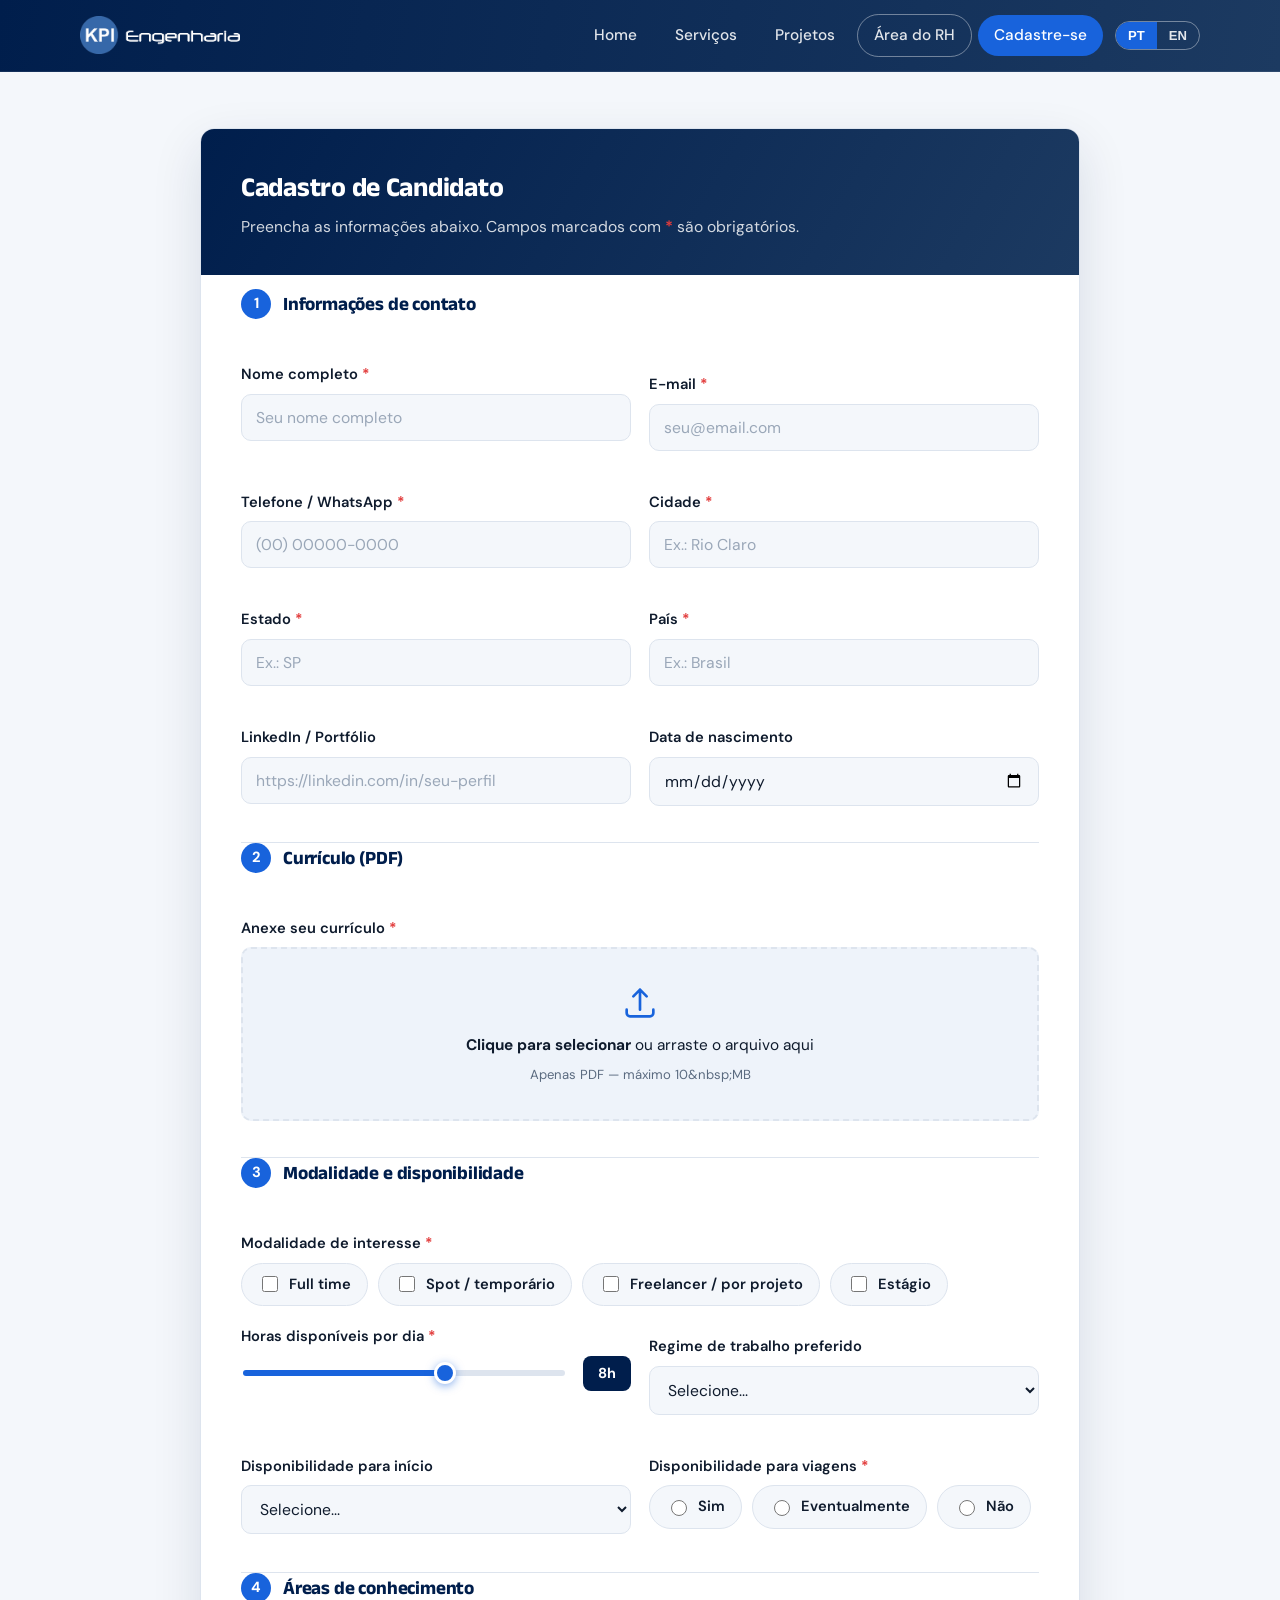
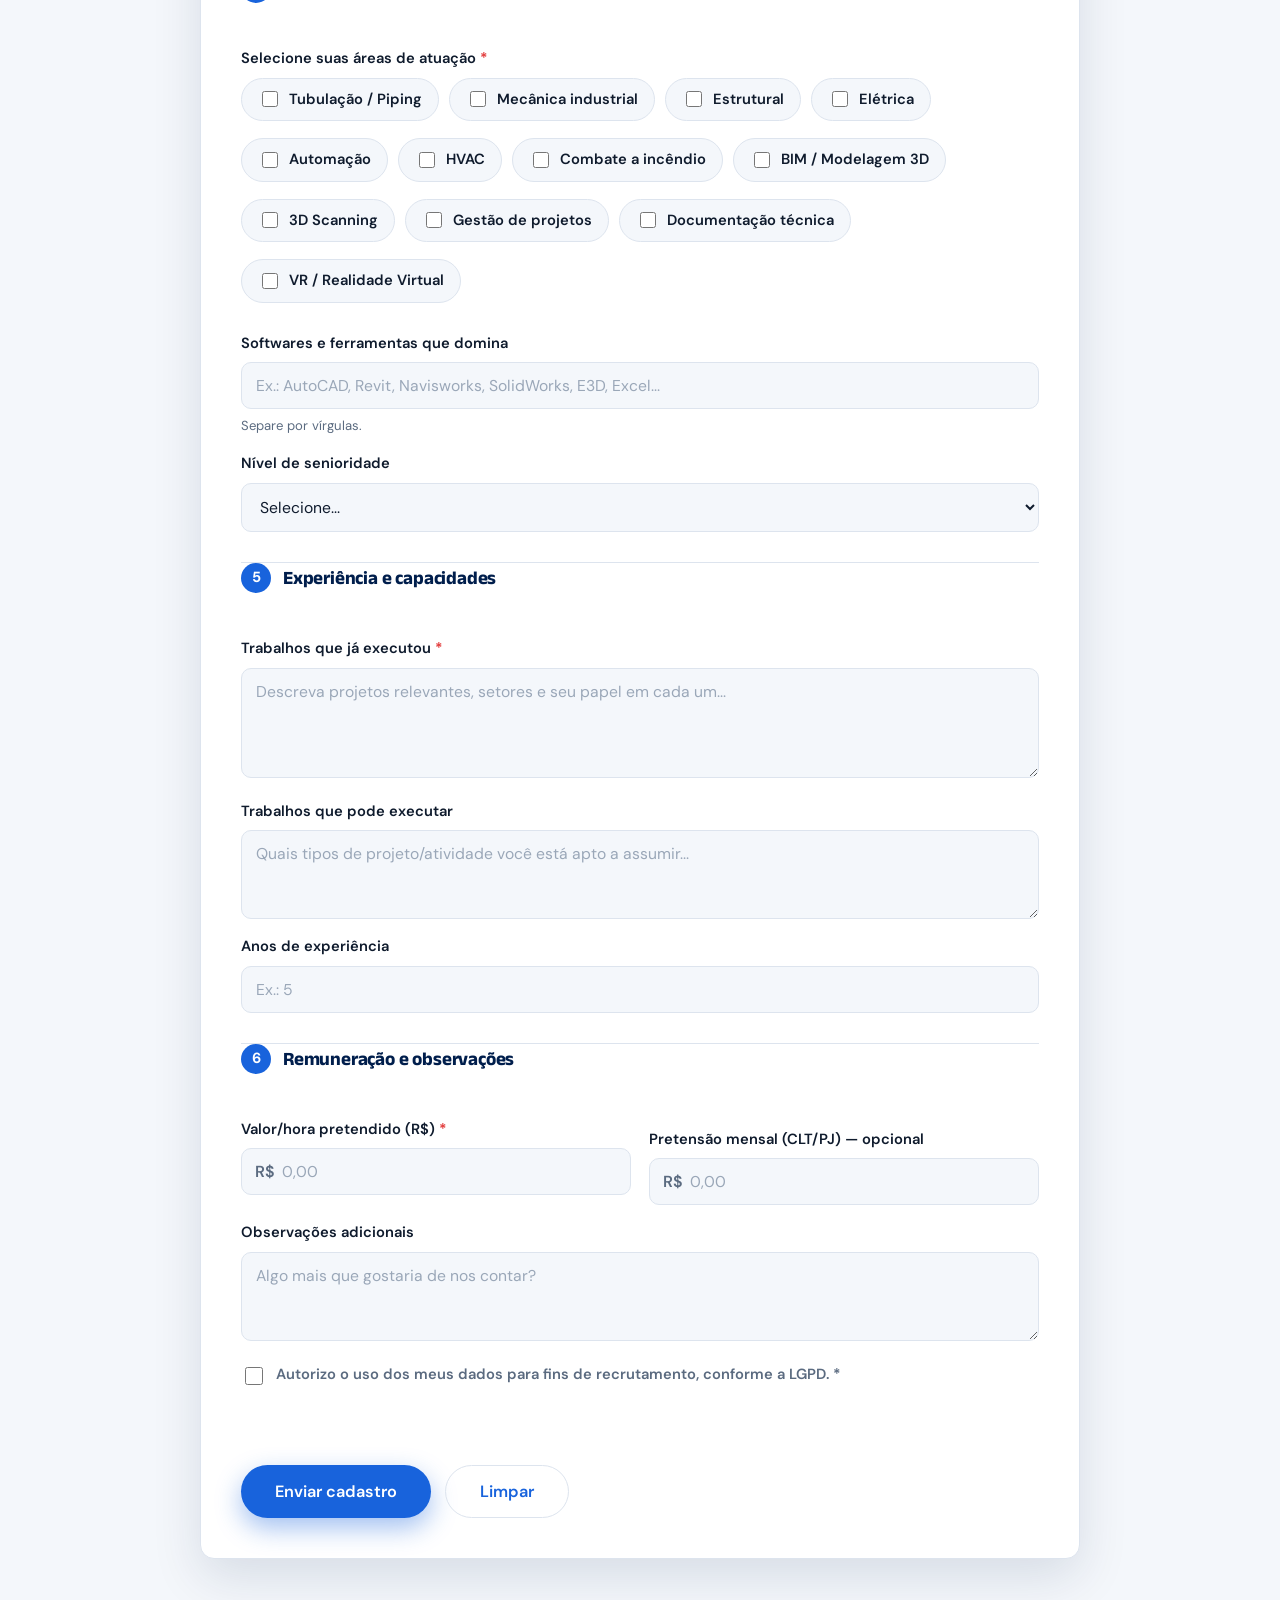
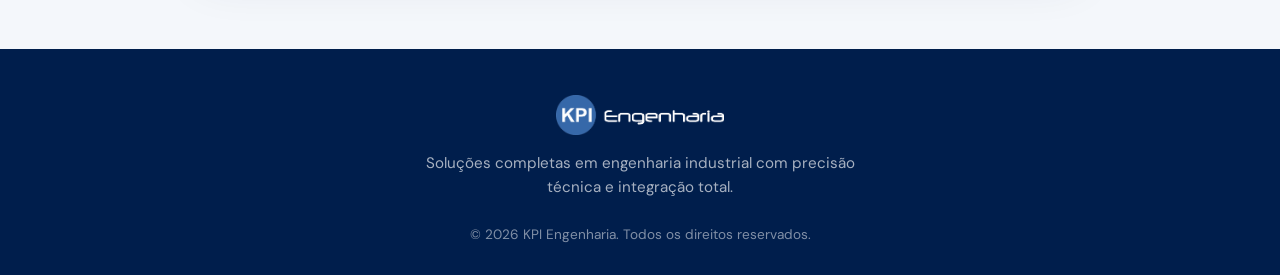
==== commit cf6f9f43: "Redesign work-with-us page: header/form/footer, split City/State, add logo - Remove hero section; pa" ====
--- a/index.html
+++ b/index.html
@@ -16,8 +16,7 @@
   <header class="site-header" id="siteHeader">
     <div class="container header-inner">
       <a href="#" class="brand" aria-label="KPI Engenharia">
-        <span class="brand-badge">KPI</span>
-        <span class="brand-text">Engenharia</span>
+        <img src="logo.png" alt="KPI Engenharia" class="brand-logo" />
       </a>
       <nav class="main-nav" aria-label="Navegação principal">
         <a href="https://www.kpiengenharia.com.br" target="_blank" rel="noopener" data-i18n="nav_home">Home</a>
@@ -33,21 +32,6 @@
     </div>
   </header>
 
-  <!-- ===== HERO ===== -->
-  <section class="hero">
-    <div class="hero-overlay"></div>
-    <div class="container hero-content">
-      <span class="hero-eyebrow" data-i18n="hero_eyebrow">Trabalhe Conosco</span>
-      <h1 data-i18n="hero_title">Faça parte do time de engenharia da KPI</h1>
-      <p class="hero-sub" data-i18n="hero_sub">
-        Buscamos talentos em projetos industriais, mecânica, piping, elétrica,
-        automação, estrutural e BIM. Cadastre seus dados e seu currículo —
-        entraremos em contato quando houver uma oportunidade alinhada ao seu perfil.
-      </p>
-      <a href="#form-cadastro" class="btn btn-primary btn-lg" data-i18n="hero_cta">Quero me cadastrar</a>
-    </div>
-  </section>
-
   <!-- ===== FORM ===== -->
   <main class="form-section" id="form-cadastro">
     <div class="container">
@@ -79,8 +63,13 @@
                 <small class="error-msg"></small>
               </div>
               <div class="field">
-                <label for="city" data-i18n="label_city" data-i18n-html="true">Cidade / Estado <span class="req">*</span></label>
-                <input type="text" id="city" name="city" placeholder="Ex.: Rio Claro / SP" data-i18n-ph="ph_city" required />
+                <label for="city" data-i18n="label_city" data-i18n-html="true">Cidade <span class="req">*</span></label>
+                <input type="text" id="city" name="city" placeholder="Ex.: Rio Claro" data-i18n-ph="ph_city" required autocomplete="address-level2" />
+                <small class="error-msg"></small>
+              </div>
+              <div class="field">
+                <label for="state" data-i18n="label_state" data-i18n-html="true">Estado <span class="req">*</span></label>
+                <input type="text" id="state" name="state" placeholder="Ex.: SP" data-i18n-ph="ph_state" required autocomplete="address-level1" />
                 <small class="error-msg"></small>
               </div>
               <div class="field">
@@ -299,8 +288,7 @@
   <footer class="site-footer">
     <div class="container footer-inner">
       <div class="footer-brand">
-        <span class="brand-badge">KPI</span>
-        <span class="brand-text">Engenharia</span>
+        <img src="logo.png" alt="KPI Engenharia" class="footer-logo" />
       </div>
       <p class="footer-tag" data-i18n="footer_tag">Soluções completas em engenharia industrial com precisão técnica e integração total.</p>
       <p class="footer-copy">© <span id="year"></span> KPI Engenharia. <span data-i18n="footer_rights">Todos os direitos reservados.</span></p>
--- a/style.css
+++ b/style.css
@@ -47,44 +47,26 @@
 
 /* ===================== HEADER ===================== */
 .site-header {
-  position: fixed;
-  inset: 14px 0 auto 0;
+  position: sticky;
+  top: 0;
   z-index: 50;
-  transition: background .3s, box-shadow .3s, inset .3s;
+  background: linear-gradient(100deg, var(--kpi-navy), var(--kpi-steel));
+  border-bottom: 1px solid rgba(255, 255, 255, .08);
+  transition: box-shadow .3s, background .3s;
+}
+.site-header.scrolled {
+  box-shadow: 0 6px 24px rgba(0, 30, 76, .28);
 }
 .header-inner {
   display: flex;
   align-items: center;
   justify-content: space-between;
   gap: 24px;
-  background: rgba(10, 26, 51, .55);
-  backdrop-filter: blur(14px);
-  -webkit-backdrop-filter: blur(14px);
-  border: 1px solid rgba(255, 255, 255, .14);
-  border-radius: 60px;
-  padding: 12px 26px;
-}
-.site-header.scrolled { inset: 0 0 auto 0; }
-.site-header.scrolled .header-inner {
-  border-radius: 0;
-  background: rgba(0, 30, 76, .92);
-  box-shadow: 0 8px 30px rgba(0,0,0,.25);
-  border-color: transparent;
-  width: 100%;
-}
-.site-header.scrolled { width: 100%; }
-.site-header.scrolled .container { width: 100%; }
-
-.brand { display: flex; align-items: center; gap: 12px; text-decoration: none; }
-.brand-badge {
-  display: grid; place-items: center;
-  width: 46px; height: 46px;
-  background: var(--kpi-blue);
-  color: #fff; font-family: var(--font-head); font-weight: 800;
-  font-size: 1.05rem; border-radius: 50%;
-  box-shadow: 0 4px 14px rgba(24,99,220,.5);
-}
-.brand-text { color: #fff; font-family: var(--font-head); font-weight: 500; font-size: 1.3rem; letter-spacing: .5px; }
+  padding: 14px 0;
+}
+
+.brand { display: inline-flex; align-items: center; text-decoration: none; }
+.brand-logo { height: 38px; width: auto; display: block; }
 
 .main-nav { display: flex; align-items: center; gap: 6px; }
 .main-nav a {
@@ -128,40 +110,6 @@
 .lang-switch .lang-btn:hover { background: rgba(255,255,255,.12); color: #fff; }
 .lang-switch .lang-btn.active { background: var(--kpi-blue); color: #fff; }
 
-/* ===================== HERO ===================== */
-.hero {
-  position: relative;
-  min-height: 480px;
-  display: flex;
-  align-items: center;
-  color: #fff;
-  padding: 150px 0 90px;
-  background:
-    linear-gradient(120deg, rgba(0,30,76,.92), rgba(28,58,97,.78)),
-    url("https://images.unsplash.com/photo-1581091226825-a6a2a5aee158?auto=format&fit=crop&w=1600&q=80") center/cover no-repeat,
-    var(--kpi-navy);
-}
-.hero-overlay {
-  position: absolute; inset: 0;
-  background: radial-gradient(circle at 80% 20%, rgba(24,99,220,.28), transparent 55%);
-  pointer-events: none;
-}
-.hero-content { position: relative; max-width: 720px; }
-.hero-eyebrow {
-  display: inline-block;
-  background: rgba(24,99,220,.25);
-  border: 1px solid rgba(255,255,255,.25);
-  color: #cfe0ff;
-  font-weight: 600; font-size: .82rem;
-  letter-spacing: .12em; text-transform: uppercase;
-  padding: 7px 16px; border-radius: 30px; margin-bottom: 20px;
-}
-.hero h1 {
-  font-size: clamp(2rem, 4.5vw, 3.2rem);
-  font-weight: 800; line-height: 1.1; margin: 0 0 18px;
-}
-.hero-sub { font-size: 1.08rem; color: rgba(255,255,255,.9); max-width: 620px; margin: 0 0 30px; }
-
 /* ===================== BUTTONS ===================== */
 .btn {
   display: inline-flex; align-items: center; justify-content: center;
@@ -185,16 +133,17 @@
 .btn-ghost:hover { border-color: var(--kpi-blue); background: var(--bg-tint); }
 
 /* ===================== FORM SECTION ===================== */
-.form-section { padding: 70px 0 90px; }
+.form-section { padding: 56px 0 90px; }
 .form-card {
   background: #fff;
   border-radius: var(--radius);
   box-shadow: var(--shadow);
   border: 1px solid var(--line);
   overflow: hidden;
-  margin-top: -60px;
   position: relative;
   z-index: 2;
+  max-width: 880px;
+  margin-inline: auto;
 }
 .form-card-head {
   background: linear-gradient(120deg, var(--kpi-navy), var(--kpi-steel));
@@ -378,6 +327,7 @@
 .site-footer { background: var(--kpi-navy); color: rgba(255,255,255,.8); padding: 46px 0 30px; }
 .footer-inner { display: flex; flex-direction: column; align-items: center; gap: 12px; text-align: center; }
 .footer-brand { display: flex; align-items: center; gap: 12px; }
+.footer-logo { height: 40px; width: auto; display: block; }
 .footer-tag { max-width: 480px; margin: 4px 0; color: rgba(255,255,255,.65); font-size: .95rem; }
 .footer-copy { font-size: .85rem; color: rgba(255,255,255,.5); margin: 8px 0 0; }
 
@@ -386,6 +336,7 @@
   .grid-2 { grid-template-columns: 1fr; }
   .main-nav a:not(.nav-cta) { display: none; }
   .form-card-head, #candidateForm { padding-left: 22px; padding-right: 22px; }
-  .hero { padding-top: 130px; }
+  .form-card-head { padding-top: 28px; padding-bottom: 28px; }
   .form-actions .btn { flex: 1; }
-}
+  .brand-logo { height: 32px; }
+}
